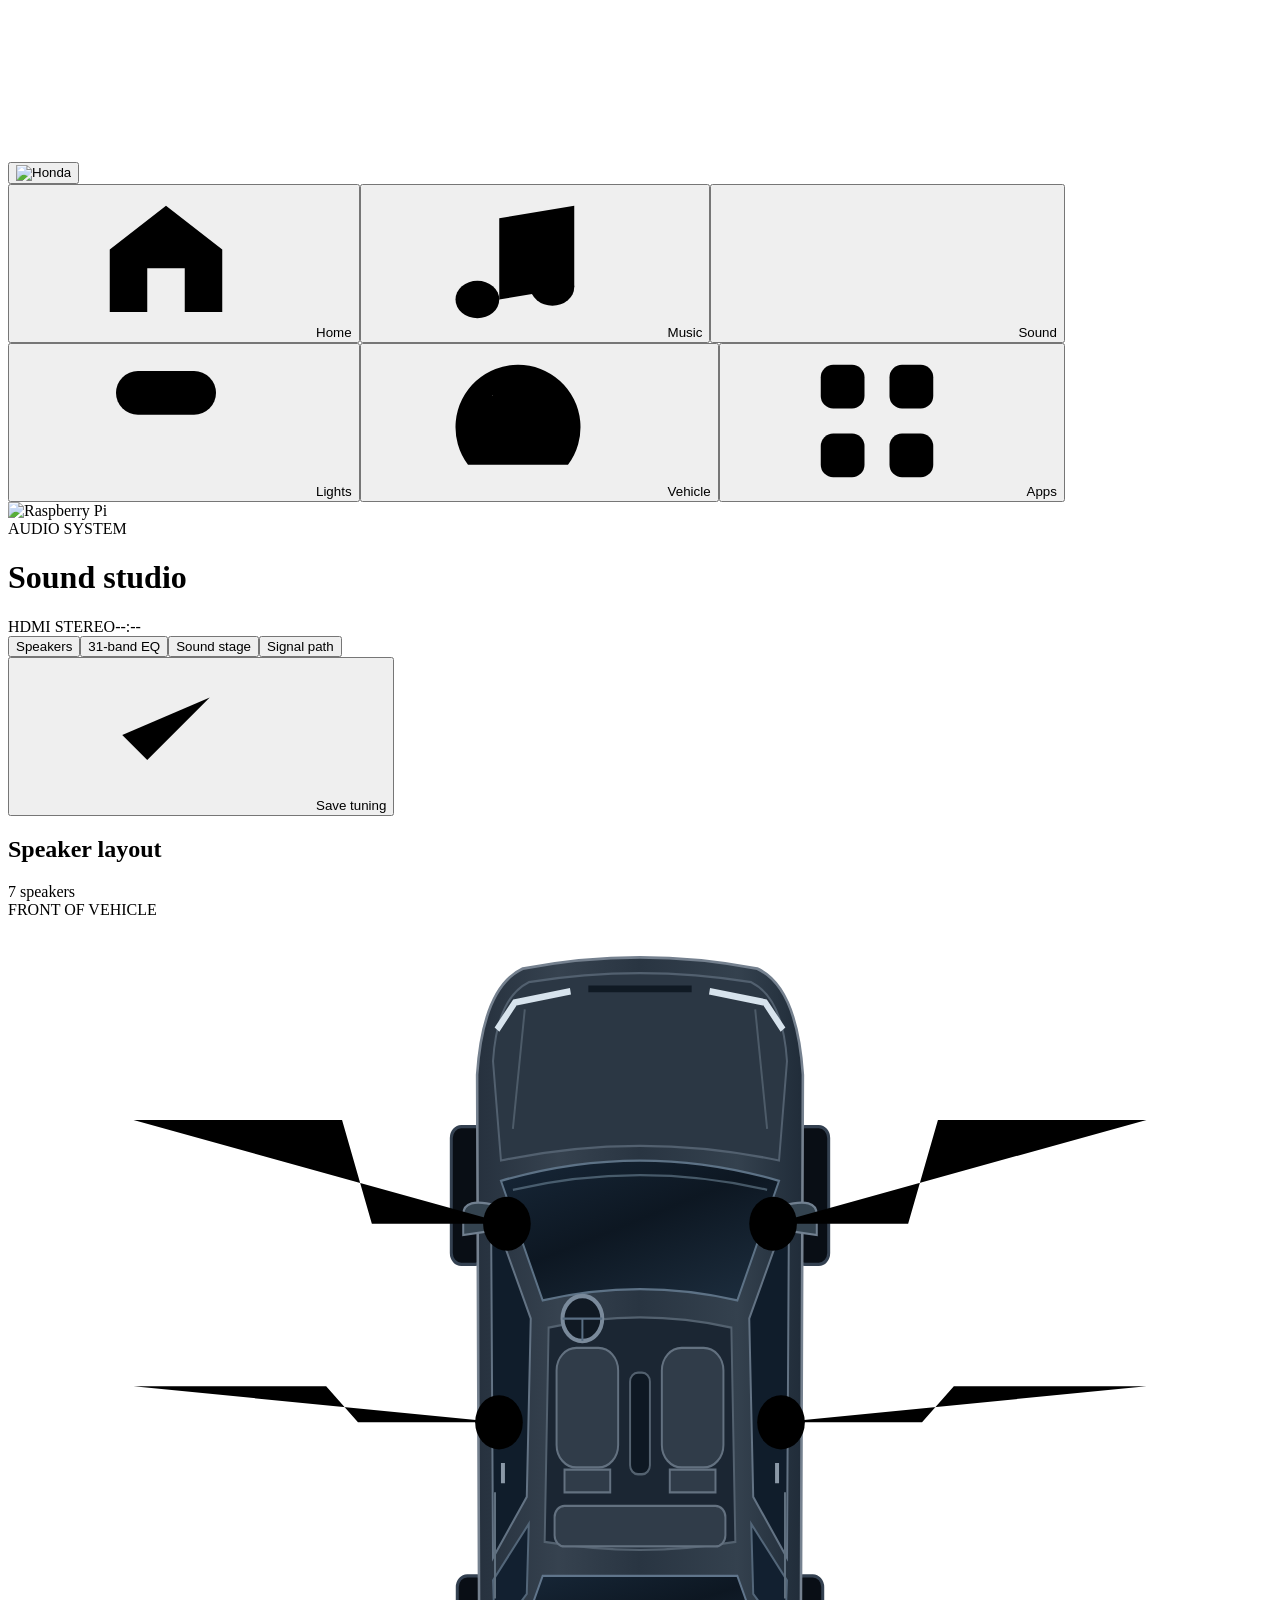
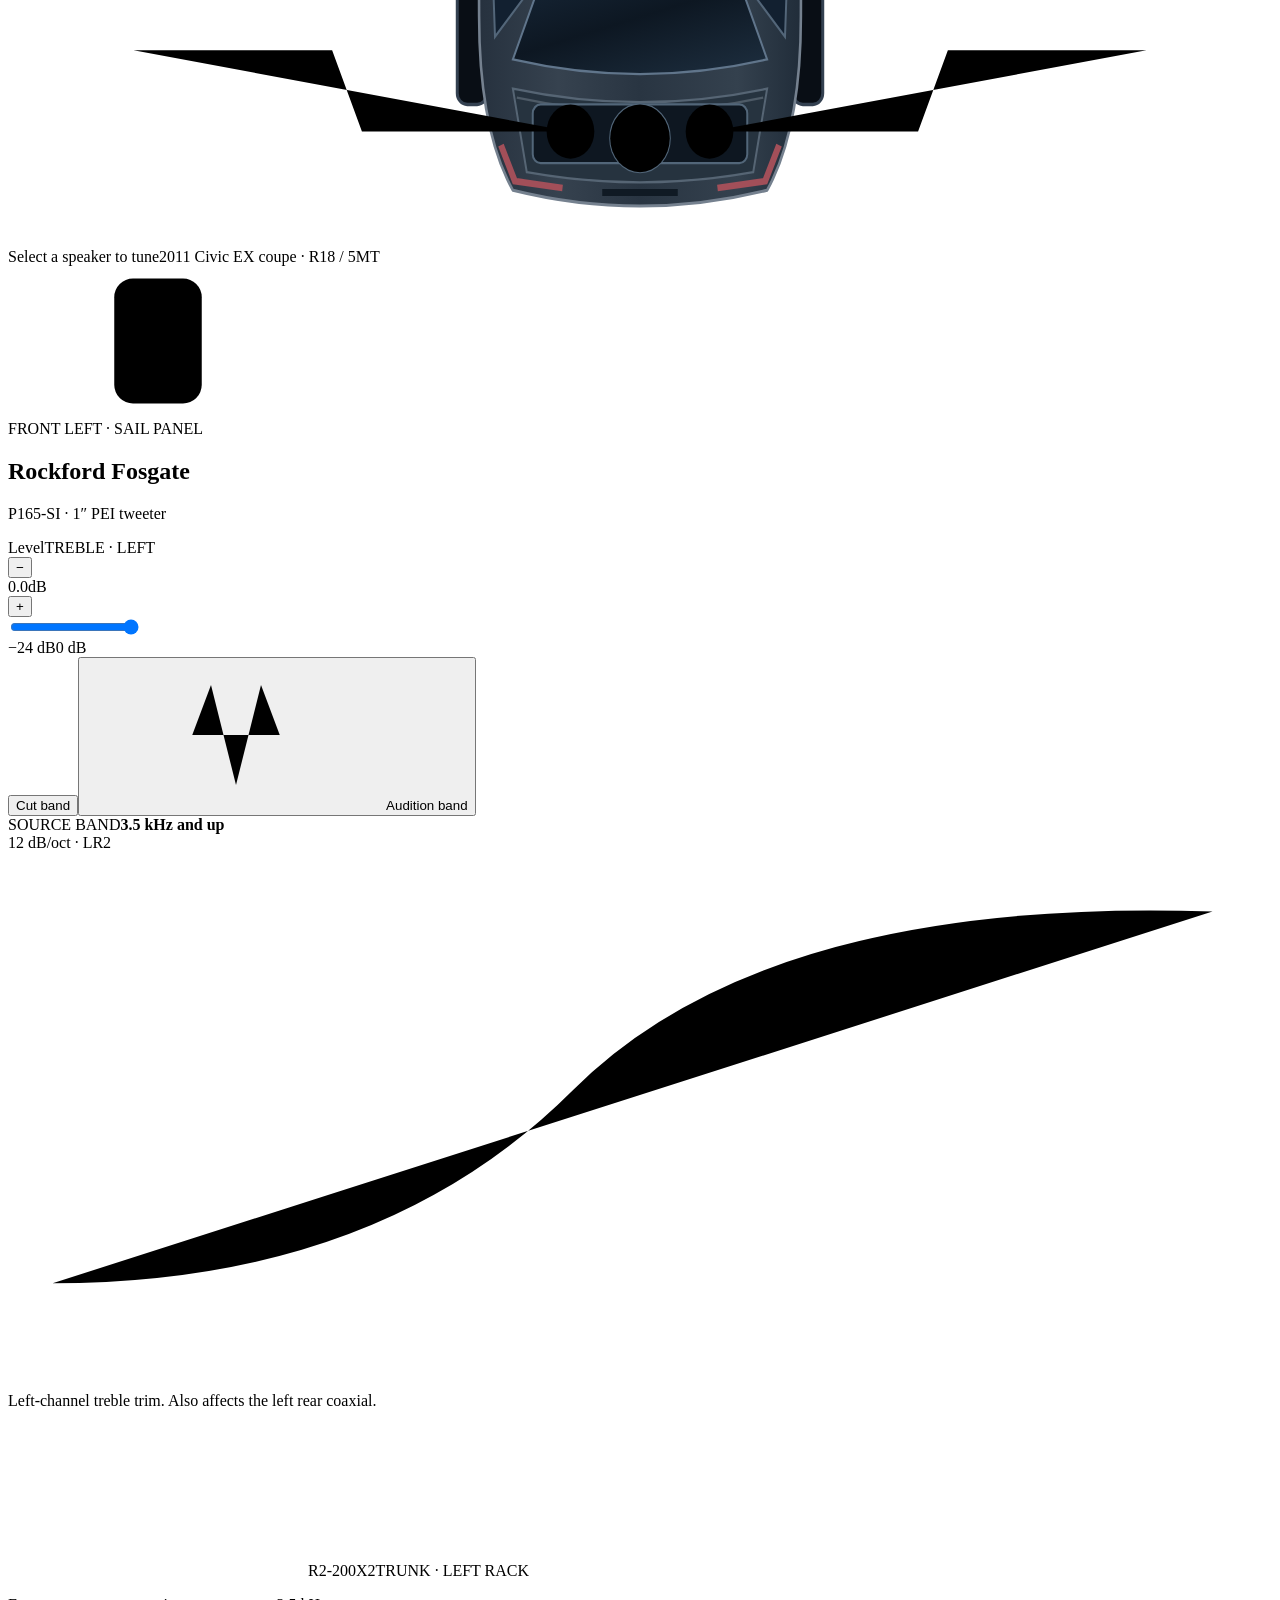
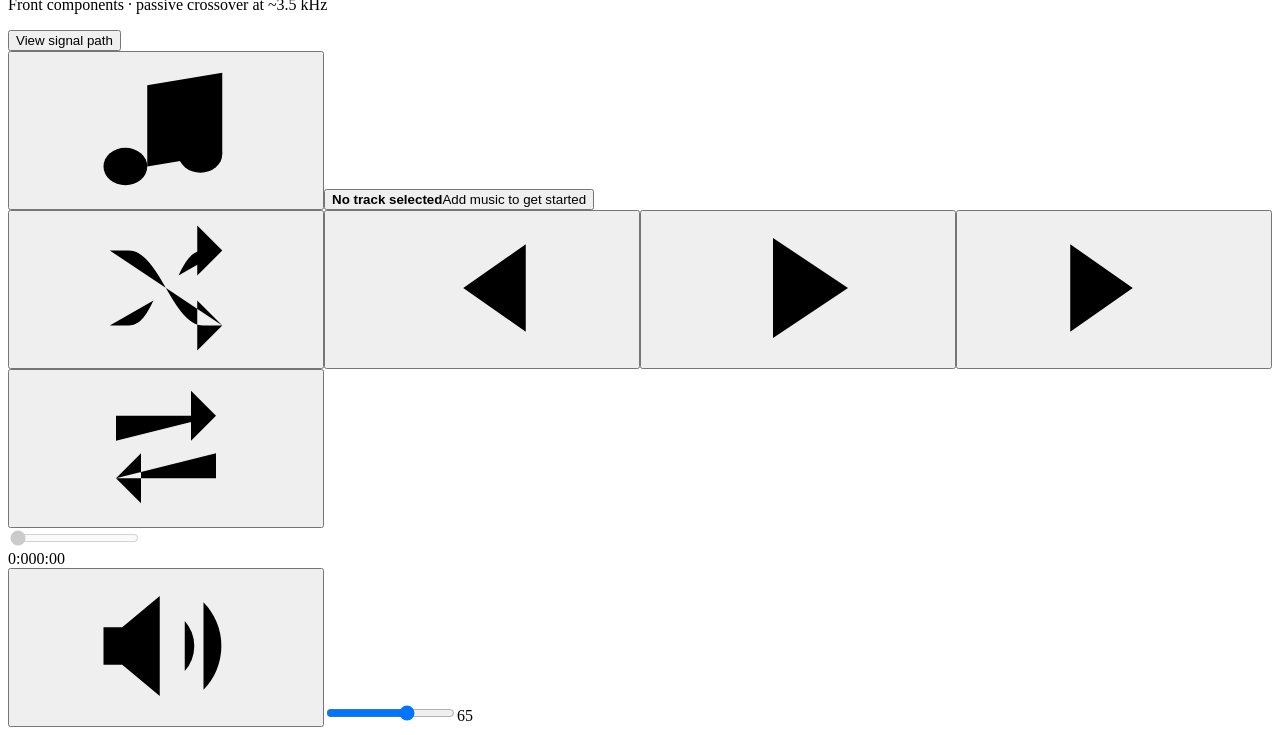
==== templates/index.html @ f92fd3e8 "Add dashboard HTML template" ====
<!doctype html>
<html lang="en"><head><meta charset="utf-8"><meta name="viewport" content="width=device-width, initial-scale=1"><meta name="theme-color" content="#090D14"><title>Civic · Sound studio</title><link rel="stylesheet" href="/static/css/style.css"></head>
<body>
<svg class="icon-library" xmlns="http://www.w3.org/2000/svg" aria-hidden="true"><defs>
<symbol id="home-icon" viewBox="0 0 24 24"><path d="m3 10 9-7 9 7v10h-6v-7H9v7H3Z"/></symbol>
<symbol id="music-icon" viewBox="0 0 24 24"><path d="M9 18V5l12-2v13M9 8l12-2"/><ellipse cx="5.5" cy="18" rx="3.5" ry="3"/><ellipse cx="17.5" cy="16" rx="3.5" ry="3"/></symbol>
<symbol id="sound-icon" viewBox="0 0 24 24"><path d="M5 3v6m0 5v7M12 3v11m0 5v2M19 3v2m0 5v11M2 9h6m1 5h6m1-9h6"/></symbol>
<symbol id="lights-icon" viewBox="0 0 24 24"><rect x="4" y="4" width="16" height="7" rx="3.5"/><path d="M8 7.5h8M7 15l-2 4m7-4v6m5-6 2 4"/></symbol>
<symbol id="vehicle-icon" viewBox="0 0 24 24"><path d="M4 19a10 10 0 1 1 16 0ZM12 13l5-6M4 12h2m12 0h2M7 6l1 2m4-5v3"/><circle cx="12" cy="13" r="1.5"/></symbol>
<symbol id="apps-icon" viewBox="0 0 24 24"><rect x="3" y="3" width="7" height="7" rx="2"/><rect x="14" y="3" width="7" height="7" rx="2"/><rect x="3" y="14" width="7" height="7" rx="2"/><rect x="14" y="14" width="7" height="7" rx="2"/></symbol>
<symbol id="speaker-icon" viewBox="0 0 24 24"><rect x="5" y="2" width="14" height="20" rx="3"/><circle cx="12" cy="15" r="4"/><circle cx="12" cy="6" r="1"/></symbol>
<symbol id="volume-icon" viewBox="0 0 24 24"><path d="m11 4-6 5H2v6h3l6 5ZM15 8a6 6 0 0 1 0 8m3-11a10 10 0 0 1 0 14"/></symbol>
<symbol id="play-icon" viewBox="0 0 24 24"><path d="m8 4 12 8-12 8Z"/></symbol>
<symbol id="pause-icon" viewBox="0 0 24 24"><path d="M8 5v14M16 5v14"/></symbol>
<symbol id="next-icon" viewBox="0 0 24 24"><path d="m5 5 10 7-10 7ZM19 5v14"/></symbol>
<symbol id="previous-icon" viewBox="0 0 24 24"><path d="m19 5-10 7 10 7ZM5 5v14"/></symbol>
<symbol id="folder-icon" viewBox="0 0 24 24"><path d="M3 7V4h7l3 3h8v13H3ZM3 9h18"/></symbol>
<symbol id="check-icon" viewBox="0 0 24 24"><path d="m5 12 4 4L19 6"/></symbol>
<symbol id="wave-icon" viewBox="0 0 24 24"><path d="M2 12h3l3-8 4 16 4-16 3 8h3"/></symbol>
<symbol id="shuffle-icon" viewBox="0 0 24 24"><path d="M3 6h3c5 0 7 12 12 12h3m-4-4 4 4-4 4M3 18h3c2 0 3-2 4-4m4-4c1-2 2-4 4-4h3m-4-4 4 4-4 4"/></symbol>
<symbol id="repeat-icon" viewBox="0 0 24 24"><path d="M4 11V7h16m-4-4 4 4-4 4M20 13v4H4m4-4-4 4 4 4"/></symbol>
<symbol id="phone-icon" viewBox="0 0 24 24"><rect x="6" y="2" width="12" height="20" rx="3"/><path d="M10 5h4M11 19h2"/></symbol>
</defs></svg>
<div class="app-shell">
<aside class="rail"><button class="brand-button" data-page="home" aria-label="Honda home"><img src="/static/img/honda-emblem.svg" alt="Honda"></button><nav aria-label="Main navigation">
<button class="nav-btn" data-page="home"><svg><use href="#home-icon"/></svg><span>Home</span></button><button class="nav-btn" data-page="music"><svg><use href="#music-icon"/></svg><span>Music</span></button><button class="nav-btn active" data-page="sound" aria-current="page"><svg><use href="#sound-icon"/></svg><span>Sound</span></button><button class="nav-btn" data-page="lights"><svg><use href="#lights-icon"/></svg><span>Lights</span></button><button class="nav-btn" data-page="vehicle"><svg><use href="#vehicle-icon"/></svg><span>Vehicle</span></button><button class="nav-btn" data-page="apps"><svg><use href="#apps-icon"/></svg><span>Apps</span></button></nav><div class="rail-foot"><img src="/static/img/raspberry-pi.png" alt="Raspberry Pi" title="Runs on Raspberry Pi 4"></div></aside>
<main><header class="topbar"><div><span class="eyebrow">AUDIO SYSTEM</span><h1 id="page-title">Sound studio</h1></div><div class="header-right"><span class="connection">HDMI <span>STEREO</span></span><i class="header-divider"></i><time id="clock">--:--</time></div></header>
<section id="sound" class="page active"><div class="studio-toolbar"><div class="tabs" role="tablist" aria-label="Sound controls"><button class="tab active" data-tab="speakers" role="tab" id="tab-speakers" aria-selected="true" aria-controls="speakers">Speakers</button><button class="tab" data-tab="eq" role="tab" id="tab-eq" aria-selected="false" aria-controls="eq">31-band EQ</button><button class="tab" data-tab="stage" role="tab" id="tab-stage" aria-selected="false" aria-controls="stage">Sound stage</button><button class="tab" data-tab="routing" role="tab" id="tab-routing" aria-selected="false" aria-controls="routing">Signal path</button></div><button id="save-profile" class="profile-btn"><svg><use href="#check-icon"/></svg><span id="profile-status">Save tuning</span></button></div>
<div class="tab-content active speaker-layout" id="speakers" role="tabpanel" aria-labelledby="tab-speakers">
<article class="panel car-panel"><div class="panel-heading"><h2>Speaker layout</h2><span class="count-badge">7 speakers</span></div><div class="vehicle-map"><span class="front-label">FRONT OF VEHICLE</span>
<svg class="car-drawing" viewBox="0 0 560 410" preserveAspectRatio="xMidYMid meet" aria-hidden="true">
<defs><linearGradient id="coupe-body" x1="0" x2="1"><stop stop-color="#26313e"/><stop offset=".25" stop-color="#36424f"/><stop offset=".5" stop-color="#293542"/><stop offset=".8" stop-color="#34414e"/><stop offset="1" stop-color="#202c39"/></linearGradient><linearGradient id="coupe-glass" x1="0" y1="0" x2=".8" y2="1"><stop stop-color="#172738"/><stop offset=".5" stop-color="#0d1722"/><stop offset="1" stop-color="#1b2b3b"/></linearGradient><filter id="node-glow" x="-200%" y="-200%" width="500%" height="500%"><feGaussianBlur stdDeviation="3"/></filter></defs>
<g transform="translate(280 0) scale(.88 1) translate(-280 0)">
<g fill="#090e15" stroke="#344151" stroke-width="1.5"><rect x="185" y="92" width="17" height="61" rx="5"/><rect x="358" y="92" width="17" height="61" rx="5"/><rect x="188" y="291" width="15" height="57" rx="5"/><rect x="357" y="291" width="15" height="57" rx="5"/></g>
<path d="M221 22Q280 12 339 22Q359 30 362 69L361 309Q361 359 344 386Q280 400 216 386Q199 359 199 309L198 69Q201 30 221 22Z" fill="url(#coupe-body)" stroke="#75818f" stroke-width="1.3"/>
<path d="M224 28Q280 20 336 28Q352 35 354 63L350 107Q280 94 210 107L206 63Q208 35 224 28Z" fill="#2b3744" stroke="#52606f"/><path d="M222 40 216 93M338 40l6 53" fill="none" stroke="#71808e" stroke-opacity=".5"/>
<path d="M210 116Q280 98 350 116L329 169Q280 159 231 169Z" fill="url(#coupe-glass)" stroke="#5d7286"/><path d="M216 120Q280 107 344 120" fill="none" stroke="#9ab6ca" stroke-opacity=".4"/>
<path d="m205 128 20 49-2 79-17 27Zm150 0-20 49 2 79 17 27Z" fill="#101d2b" stroke="#637384"/><path d="m206 293 18-25-1 31-16 19Zm148 0-18-25 1 31 16 19Z" fill="#122030" stroke="#536679"/>
<path d="M234 181Q280 172 326 181L328 276Q280 283 232 276Z" fill="#1b2633" stroke="#53616f"/>
<g fill="#303c49" stroke="#637180" stroke-width="1"><rect x="238" y="190" width="31" height="53" rx="10"/><rect x="291" y="190" width="31" height="53" rx="10"/><path d="M242 244h23v10h-23Zm53 0h23v10h-23Z"/><rect x="237" y="260" width="86" height="18" rx="5"/></g>
<rect x="275" y="201" width="10" height="45" rx="4" fill="#0e1823" stroke="#53616f"/><circle cx="251" cy="177" r="10" fill="#101923" stroke="#7a8a9b" stroke-width="2"/><path d="M241 177h20m-10 0v10" stroke="#596e83" fill="none"/>
<path d="m231 291 98 0 15 37q-64 13-128 0Z" fill="url(#coupe-glass)" stroke="#60758b"/><path d="M216 341Q280 353 344 341L337 378Q280 387 223 378Z" fill="#26333f" stroke="#566574"/><path d="M218 345Q280 357 342 345" fill="none" stroke="#8a96a2" stroke-opacity=".4"/>
<g fill="#0e1721" stroke="#526679"><rect x="226" y="348" width="108" height="26" rx="4"/><circle cx="245" cy="360" r="9"/><circle cx="315" cy="360" r="9"/><circle cx="280" cy="363" r="15"/><circle cx="280" cy="363" r="8"/></g>
<path d="M208 127q-17-4-17 4v9l16-2m145-11q17-4 17 4v9l-16-2" fill="#34434f" stroke="#718090"/><path d="M207 254v47m146-47v47" fill="none" stroke="#60707f"/><path d="M211 241v9m138-9v9" stroke="#8b99a7" stroke-width="2"/>
<path d="m208 49 9-12 28-5m107 17-9-12-28-5" fill="none" stroke="#d7e3ed" stroke-width="3"/><path d="m210 366 7 16 24 3m109-19-7 16-24 3" fill="none" stroke="#a24f59" stroke-width="3"/><path d="M254 31h52M261 387h38" stroke="#101a24" stroke-width="3"/>
<g class="map-wires"><path d="M213 135H145L130 89H25M347 135H415L430 89H535M209 223H138L122 207H25M351 223H422L438 207H535M245 360H140L125 324H25M315 360H420L435 324H535"/></g>
<g class="car-speaker-node selected" data-node="tl" transform="translate(213 135)"><circle class="node-halo" r="12"/><circle r="5"/></g><g class="car-speaker-node" data-node="tr" transform="translate(347 135)"><circle class="node-halo" r="12"/><circle r="5"/></g><g class="car-speaker-node" data-node="wl" transform="translate(209 223)"><circle class="node-halo" r="12"/><circle r="5"/></g><g class="car-speaker-node" data-node="wr" transform="translate(351 223)"><circle class="node-halo" r="12"/><circle r="5"/></g><g class="car-speaker-node" data-node="rl" transform="translate(245 360)"><circle class="node-halo" r="12"/><circle r="5"/></g><g class="car-speaker-node" data-node="rr" transform="translate(315 360)"><circle class="node-halo" r="12"/><circle r="5"/></g><g class="car-speaker-node" data-node="sub" transform="translate(280 363)"><circle class="node-halo" r="15"/><circle r="5"/></g>
</g></svg>

<div id="speaker-labels"></div></div><div class="map-footer"><span><i class="legend-dot"></i>Select a speaker to tune</span><span>2011 Civic EX coupe · R18 / 5MT</span></div></article>
<div class="tuning-column"><article class="panel detail-panel"><div class="selected-heading"><div class="selected-icon"><svg><use href="#speaker-icon"/></svg></div><div><span class="eyebrow" id="speaker-position">FRONT LEFT · SAIL PANEL</span><h2 id="speaker-name">Rockford Fosgate</h2><p id="speaker-model">P165-SI · 1″ PEI tweeter</p></div><span id="channel-chip" hidden>L</span></div><div class="control-heading"><span>Level</span><span class="small-tag" id="band-tag">TREBLE · LEFT</span></div><div class="gain-control"><button class="step-btn" id="gain-down" aria-label="Reduce band level">−</button><div class="gain-display"><output id="gain-value">0.0</output><span>dB</span></div><button class="step-btn" id="gain-up" aria-label="Increase band level">+</button></div><input class="range" id="speaker-gain" type="range" min="-24" max="0" step="0.5" value="0" aria-label="Selected frequency band level"><div class="range-labels"><span>−24 dB</span><span>0 dB</span></div><div class="speaker-actions"><button class="outline-btn" id="cut-band" aria-pressed="false">Cut band</button><button class="outline-btn" id="audition-band" aria-pressed="false"><svg><use href="#wave-icon"/></svg>Audition band</button></div><div class="crossover-row"><div><span class="eyebrow">SOURCE BAND</span><strong id="frequency-region">3.5 kHz and up</strong></div><span id="slope-label">12 dB/oct · LR2</span><svg class="filter-curve" viewBox="0 0 85 35" aria-hidden="true"><path d="M2 32h81M2 16h81"/><path id="curve-line" d="M3 29Q25 29 38 16T81 4"/></svg></div><p class="routing-note" id="routing-note">Left-channel treble trim. Also affects the left rear coaxial.</p></article>
<article class="panel amp-panel"><div class="amp-heading"><svg><use href="#sound-icon"/></svg><span id="amp-name">R2-200X2</span><span class="amp-label" id="amp-location">TRUNK · LEFT RACK</span></div><p id="amp-description">Front components · passive crossover at ~3.5 kHz</p><button id="routing-info" class="routing-link" aria-label="View signal routing">View signal path</button></article></div></div>
<div class="tab-content" id="eq" role="tabpanel" aria-labelledby="tab-eq" hidden><div class="section-heading"><div><span class="eyebrow">EQUALIZER</span><h2>Graphic equalizer</h2></div><div class="button-row"><select id="eq-preset" aria-label="Equalizer preset"><option value="custom">Custom</option><option value="flat">Flat</option><option value="warm">Warm</option><option value="vocal">Vocal</option><option value="night">Night drive</option></select><button class="outline-btn" id="eq-bypass" aria-pressed="false">Bypass EQ</button></div></div><div class="panel eq-summary"><div><span class="eyebrow">SELECTED BAND</span><strong id="eq-selected">1 kHz</strong></div><div class="eq-adjust"><button class="step-btn" id="eq-down" aria-label="Reduce EQ band">−</button><output id="eq-value">0.0 dB</output><button class="step-btn" id="eq-up" aria-label="Increase EQ band">+</button></div><p>Scroll sideways for all 31 bands.<br>Select a band. Fine-tune with − / +.</p></div><div class="panel eq-panel"><div class="eq-axis"><span>+12</span><span>0 dB</span><span>−12</span></div><div class="eq-scroll"><div class="eq-bands" id="eq-bands"></div></div></div><div class="eq-bottom"><span>20 Hz — 20 kHz · ±12 dB · stereo linked</span><span>−12 dB processing headroom + peak guard</span></div></div>
<div class="tab-content" id="stage" role="tabpanel" aria-labelledby="tab-stage" hidden><div class="section-heading"><div><span class="eyebrow">SOUND STAGE</span><h2>Stereo processing</h2></div><span class="count-badge">Live stereo DSP</span></div><div class="stage-grid"><article class="panel stage-card"><svg class="stage-art" viewBox="0 0 400 150" aria-hidden="true"><ellipse cx="200" cy="85" rx="145" ry="60" fill="#398bff0c"/><path d="M50 110Q200-20 350 110M90 120Q200 15 310 120M130 130Q200 55 270 130" fill="none" stroke="#398bff" stroke-width="2"/><circle cx="200" cy="119" r="9" fill="#e8edf5"/><text x="42" y="95">L</text><text x="348" y="95">R</text></svg><div class="control-heading"><h3>Stereo separation</h3><output id="width-value">100%</output></div><input class="range" id="stereo-width" type="range" min="0" max="150" step="5" value="100" aria-label="Stereo separation"><div class="range-labels"><span>Mono</span><span>Natural</span><span>Wide</span></div><p>Adjust width using mid / side processing.</p><button class="outline-btn" id="width-reset">Reset to natural</button></article><article class="panel stage-card"><span class="eyebrow">LISTENING POSITION</span><h2>Balance</h2><div class="balance-art"><span>L</span><div><i id="balance-marker"></i></div><span>R</span></div><div class="control-heading"><h3>Left / right balance</h3><output id="balance-value">Center</output></div><input class="range" id="balance" type="range" min="-100" max="100" step="5" value="0" aria-label="Stereo balance"><div class="range-labels"><span>Left</span><span>Center</span><span>Right</span></div><p>Attenuates the opposite channel without adding gain.</p><button class="outline-btn" id="balance-reset">Center balance</button></article></div></div>
<div class="tab-content" id="routing" role="tabpanel" aria-labelledby="tab-routing" hidden><div class="section-heading"><div><span class="eyebrow">SYSTEM</span><h2>Audio routing</h2></div><span class="count-badge">2 channels · 7 drivers</span></div><div class="panel signal-chain"><span>Local music</span><b>›</b><span>31-band EQ</span><b>›</b><span>Width + L/R bands</span><b>›</b><span>Pi HDMI</span><b>›</b><span>DMX8710s</span></div><div class="hardware-grid"><article class="panel"><span class="eyebrow">FRONT COMPONENTS</span><h3>Rockford P165-SI</h3><p>2 × 1″ PEI tweeters<br>2 × 6.5″ door woofers</p><strong>R2-200X2 · left amp rack</strong><p>Integrated passive crossover<br>~3.5 kHz · ~12 dB/oct</p></article><article class="panel"><span class="eyebrow">LOW END</span><h3>Rockford R2D4</h3><p>10″ dual voice coil sub<br>Sealed trunk enclosure</p><strong>R2-250X1 · right amp rack</strong><p>Low-pass cutoff: 70 Hz<br>12 dB/oct · both channels</p></article><article class="panel"><span class="eyebrow">REAR FILL</span><h3>Kicker CS</h3><p>2 × 6.5″ coaxial speakers<br>Shared sub enclosure face</p><strong>Kenwood DMX8710s power</strong><p>Shares the front L/R source.<br>Separate level at the head unit.</p></article></div><p class="system-note">Trims shape shared HDMI frequency bands, not isolated speaker outputs. Kicker coaxials share the front L/R settings. Source bands use 12 dB/oct Linkwitz–Riley filters at 70 Hz and 3.5 kHz; hardware alignment is unverified. Phone audio will need system-level DSP; this sample processes local browser playback.</p></div></section>
<section class="page" id="home" hidden><div class="section-heading"><div><span class="eyebrow">VEHICLE SYSTEMS</span><h2>Dashboard</h2></div><span class="count-badge">Raspberry Pi 4</span></div><div class="home-grid"><button class="home-tile" data-page="music"><svg><use href="#music-icon"/></svg><h2>Your music</h2><p>USB and onboard storage</p></button><button class="home-tile" data-page="sound"><svg><use href="#sound-icon"/></svg><h2>Sound studio</h2><p>Speaker levels and DSP</p></button><button class="home-tile" data-page="lights"><svg><use href="#lights-icon"/></svg><h2>Cabin lighting</h2><p>ATOTO CI-FLT01</p></button><button class="home-tile" data-page="phone"><svg><use href="#phone-icon"/></svg><h2>iPhone + Spotify</h2><p>Phone audio sources</p></button></div></section>
<section class="page" id="music" hidden><div class="section-heading"><div><span class="eyebrow">LOCAL PLAYBACK</span><h2>Music library</h2></div><div class="button-row"><button class="outline-btn" data-page="phone"><svg><use href="#phone-icon"/></svg>iPhone</button><button class="outline-btn" id="scan-usb"><svg><use href="#folder-icon"/></svg>Scan USB</button><button class="primary-btn choose-files">Add music</button></div></div><div class="media-layout"><article class="panel now-playing"><div class="album-art"><div class="album-orbit"></div><span class="album-placeholder"><svg><use href="#music-icon"/></svg><b>No album artwork</b></span></div><h2 id="media-title">No track selected</h2><p id="media-subtitle">Choose music from USB or this device.</p><div class="onboard-controls"><button id="save-onboard" class="outline-btn" disabled>Save to Pi</button><span id="storage-caption">Save your tracks for playback without a USB drive</span></div></article><article class="panel library-panel"><div class="control-heading"><h3>Your library</h3><span id="track-count">0 tracks</span></div><input type="search" id="library-search" placeholder="Search your music" aria-label="Search music"><p id="usb-status" class="usb-status">Onboard and USB music load when you open Music.</p><div id="track-list"></div></article></div></section>
<section class="page" id="phone" hidden><div class="section-heading"><div><span class="eyebrow">PHONE SOURCES</span><h2>iPhone 15 + Spotify</h2></div><span class="count-badge">Connection setup pending</span></div><div class="phone-grid"><article class="panel phone-card"><div class="phone-symbol"><svg><use href="#phone-icon"/></svg></div><span class="eyebrow">PREFERRED INPUT</span><h2>Bluetooth audio</h2><p>Play Spotify on your iPhone.<br>The Pi receives the audio and sends it to HDMI.</p><div class="source-state">Pi receiver not configured</div><button class="outline-btn" data-help="bluetooth">View connection plan</button></article><div class="phone-alternatives"><article class="panel"><span class="source-label">WI-FI</span><h3>Spotify Connect</h3><p>Control a compatible receiver from Spotify on your iPhone. Needs network access and Pi receiver software.</p><button class="text-btn" data-help="spotify">View setup requirements</button></article><article class="panel"><span class="source-label">USB-C</span><h3>Wired audio</h3><p>A charging cable alone is not a verified Pi audio input. Requires a compatible audio interface or capture path.</p><button class="text-btn" data-help="usb">View wired options</button></article></div></div><p class="system-note">Planned routing: iPhone → Pi receiver → system DSP → HDMI → Kenwood. Phone audio is not connected in this HTML sample.</p></section>
<section class="page" id="lights" hidden><div class="section-heading"><div><span class="eyebrow">LIGHTING</span><h2>Lighting control</h2></div><span class="count-badge">Hardware not connected</span></div><article class="panel integration-panel"><svg><use href="#lights-icon"/></svg><h2>ATOTO CI-FLT01</h2><p>Color control and music-reactive lighting live here.<br>The Bluetooth adapter protocol needs integration.</p><div class="swatches"><i style="--swatch:#398bff"></i><i style="--swatch:#25c477"></i><i style="--swatch:#c075ff"></i><i style="--swatch:#ffaf62"></i></div><span class="muted">Interface preview · no lighting commands sent</span></article></section>
<section class="page" id="vehicle" hidden><div class="section-heading"><div><span class="eyebrow">OBD2</span><h2>Vehicle diagnostics</h2></div><span class="count-badge">ELM327 not connected</span></div><div class="diagnostic-grid"><article class="panel"><span>Coolant temperature</span><strong>— <small>°F</small></strong></article><article class="panel"><span>Engine speed</span><strong>— <small>rpm</small></strong></article><article class="panel"><span>ECU voltage</span><strong>— <small>V</small></strong></article></div><p class="system-note">Live readings will appear after the Bluetooth ELM327 backend is connected.</p></section>
<section class="page" id="apps" hidden><div class="section-heading"><div><span class="eyebrow">TOOLS</span><h2>Applications</h2></div></div><div class="home-grid"><button class="home-tile" data-page="visualizer"><svg><use href="#wave-icon"/></svg><h2>Visualizer</h2><p>Live audio analysis</p></button><button class="home-tile" data-page="phone"><svg><use href="#phone-icon"/></svg><h2>iPhone + Spotify</h2><p>Source connection plans.</p></button><button class="home-tile" id="fullscreen-btn"><svg><use href="#apps-icon"/></svg><h2>Full screen</h2><p>1280 × 720 kiosk display</p></button></div></section>
<section class="page" id="visualizer" hidden><div class="section-heading"><div><span class="eyebrow">LIVE AUDIO</span><h2>Audio analysis</h2></div><div class="button-row"><button class="outline-btn active" data-viz="spectrum">Spectrum</button><button class="outline-btn" data-viz="wave">Waveform</button><button class="outline-btn" data-viz="radial">Radial</button></div></div><div class="panel visualizer-panel"><div class="viz-heading"><span id="viz-mode-label">FREQUENCY SPECTRUM</span><span id="viz-level">POST-DSP AUDIO</span></div><canvas id="visualizer-canvas" aria-label="Live audio visualizer"></canvas><div class="viz-footer"><span id="viz-track">Awaiting playback</span><span id="viz-status">Play a local track to begin</span></div></div></section>
<footer class="player-bar"><button class="mini-cover" data-page="music" aria-label="Open music"><svg><use href="#music-icon"/></svg></button><button class="track-info" data-page="music"><strong id="track-title">No track selected</strong><span id="track-subtitle">Add music to get started</span></button><div class="transport"><button class="icon-btn minor" id="shuffle" aria-label="Shuffle" aria-pressed="false"><svg><use href="#shuffle-icon"/></svg></button><button class="icon-btn" id="previous" aria-label="Previous track"><svg><use href="#previous-icon"/></svg></button><button class="play-btn" id="play" aria-label="Play"><svg><use href="#play-icon"/></svg></button><button class="icon-btn" id="next" aria-label="Next track"><svg><use href="#next-icon"/></svg></button><button class="icon-btn minor" id="repeat" aria-label="Repeat" aria-pressed="false"><svg><use href="#repeat-icon"/></svg></button></div><div class="seek-control"><input class="range" id="seek" type="range" min="0" max="100" step="0.1" value="0" aria-label="Playback position" disabled><div><span id="elapsed">0:00</span><span id="duration">0:00</span></div></div><div class="master-volume"><button class="icon-btn" id="master-mute" aria-label="Mute" aria-pressed="false"><svg><use href="#volume-icon"/></svg></button><input class="range" id="master-volume" type="range" min="0" max="100" value="65" aria-label="Master volume"><output id="volume-value">65</output></div></footer>
</main></div><input id="music-files" type="file" accept="audio/*,.flac,.mp3,.wav,.ogg,.m4a" multiple hidden><audio id="audio-player" preload="metadata"></audio><div class="toast" id="toast" role="status" aria-live="polite"></div>
<dialog id="help-dialog"><button id="close-help" class="outline-btn">Close</button><span class="eyebrow">IPHONE 15 / CONNECTION PLAN</span><h2 id="help-title"></h2><p id="help-body"></p><p class="muted">Planning information · no device connection attempted</p></dialog><script src="/static/js/dsp.js"></script><script src="/static/js/metadata.js"></script><script src="/static/js/app.js"></script></body></html>
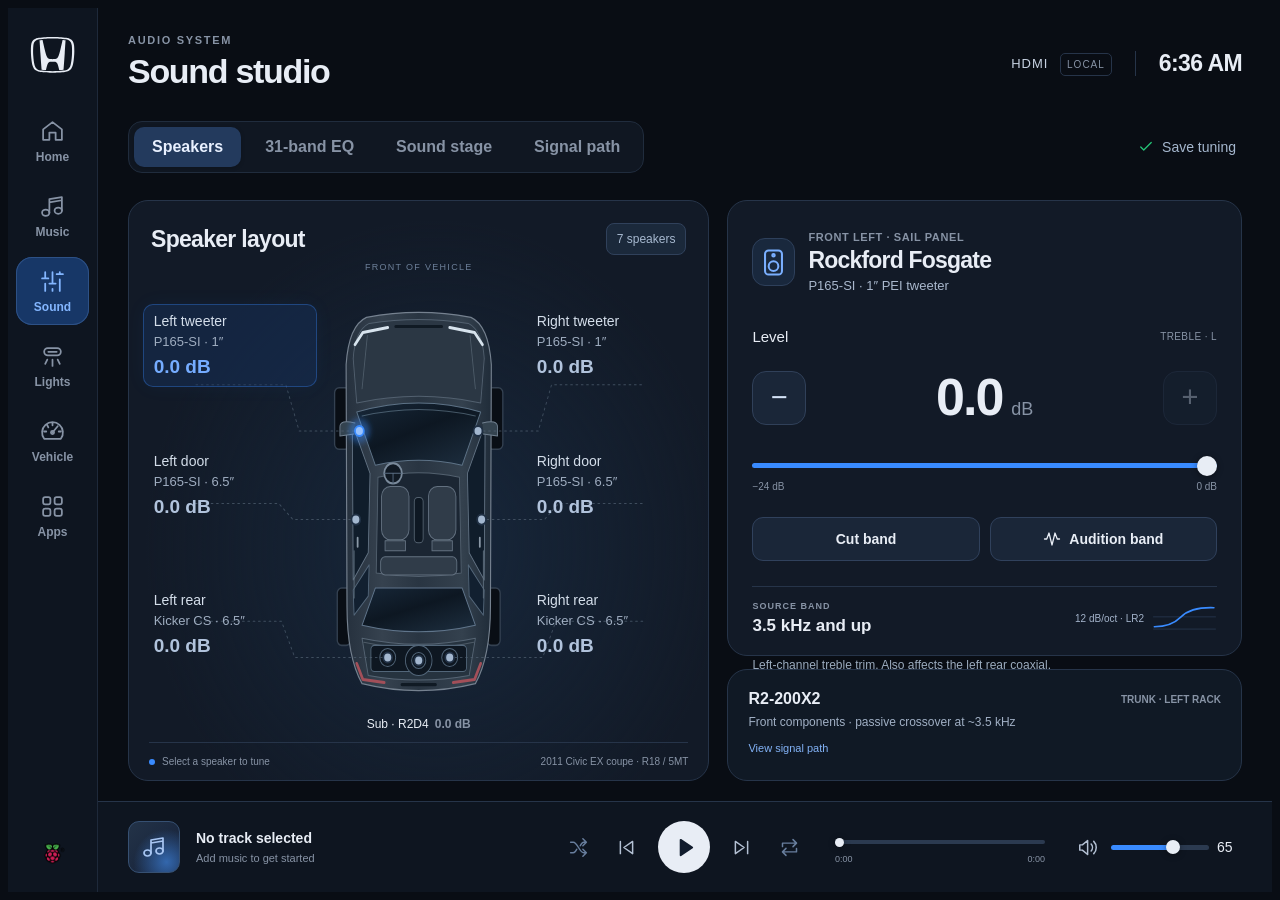
==== commit 83b2447b: "Add Bluetooth, OBD2, lighting, and library controls" ====
--- a/templates/index.html
+++ b/templates/index.html
@@ -24,7 +24,7 @@
 <div class="app-shell">
 <aside class="rail"><button class="brand-button" data-page="home" aria-label="Honda home"><img src="/static/img/honda-emblem.svg" alt="Honda"></button><nav aria-label="Main navigation">
 <button class="nav-btn" data-page="home"><svg><use href="#home-icon"/></svg><span>Home</span></button><button class="nav-btn" data-page="music"><svg><use href="#music-icon"/></svg><span>Music</span></button><button class="nav-btn active" data-page="sound" aria-current="page"><svg><use href="#sound-icon"/></svg><span>Sound</span></button><button class="nav-btn" data-page="lights"><svg><use href="#lights-icon"/></svg><span>Lights</span></button><button class="nav-btn" data-page="vehicle"><svg><use href="#vehicle-icon"/></svg><span>Vehicle</span></button><button class="nav-btn" data-page="apps"><svg><use href="#apps-icon"/></svg><span>Apps</span></button></nav><div class="rail-foot"><img src="/static/img/raspberry-pi.png" alt="Raspberry Pi" title="Runs on Raspberry Pi 4"></div></aside>
-<main><header class="topbar"><div><span class="eyebrow">AUDIO SYSTEM</span><h1 id="page-title">Sound studio</h1></div><div class="header-right"><span class="connection">HDMI <span>STEREO</span></span><i class="header-divider"></i><time id="clock">--:--</time></div></header>
+<main><header class="topbar"><div><span class="eyebrow">AUDIO SYSTEM</span><h1 id="page-title">Sound studio</h1></div><div class="header-right"><span class="connection">HDMI <span id="output-source">LOCAL</span></span><i class="header-divider"></i><time id="clock">--:--</time></div></header>
 <section id="sound" class="page active"><div class="studio-toolbar"><div class="tabs" role="tablist" aria-label="Sound controls"><button class="tab active" data-tab="speakers" role="tab" id="tab-speakers" aria-selected="true" aria-controls="speakers">Speakers</button><button class="tab" data-tab="eq" role="tab" id="tab-eq" aria-selected="false" aria-controls="eq">31-band EQ</button><button class="tab" data-tab="stage" role="tab" id="tab-stage" aria-selected="false" aria-controls="stage">Sound stage</button><button class="tab" data-tab="routing" role="tab" id="tab-routing" aria-selected="false" aria-controls="routing">Signal path</button></div><button id="save-profile" class="profile-btn"><svg><use href="#check-icon"/></svg><span id="profile-status">Save tuning</span></button></div>
 <div class="tab-content active speaker-layout" id="speakers" role="tabpanel" aria-labelledby="tab-speakers">
 <article class="panel car-panel"><div class="panel-heading"><h2>Speaker layout</h2><span class="count-badge">7 speakers</span></div><div class="vehicle-map"><span class="front-label">FRONT OF VEHICLE</span>
@@ -50,16 +50,16 @@
 <div id="speaker-labels"></div></div><div class="map-footer"><span><i class="legend-dot"></i>Select a speaker to tune</span><span>2011 Civic EX coupe · R18 / 5MT</span></div></article>
 <div class="tuning-column"><article class="panel detail-panel"><div class="selected-heading"><div class="selected-icon"><svg><use href="#speaker-icon"/></svg></div><div><span class="eyebrow" id="speaker-position">FRONT LEFT · SAIL PANEL</span><h2 id="speaker-name">Rockford Fosgate</h2><p id="speaker-model">P165-SI · 1″ PEI tweeter</p></div><span id="channel-chip" hidden>L</span></div><div class="control-heading"><span>Level</span><span class="small-tag" id="band-tag">TREBLE · LEFT</span></div><div class="gain-control"><button class="step-btn" id="gain-down" aria-label="Reduce band level">−</button><div class="gain-display"><output id="gain-value">0.0</output><span>dB</span></div><button class="step-btn" id="gain-up" aria-label="Increase band level">+</button></div><input class="range" id="speaker-gain" type="range" min="-24" max="0" step="0.5" value="0" aria-label="Selected frequency band level"><div class="range-labels"><span>−24 dB</span><span>0 dB</span></div><div class="speaker-actions"><button class="outline-btn" id="cut-band" aria-pressed="false">Cut band</button><button class="outline-btn" id="audition-band" aria-pressed="false"><svg><use href="#wave-icon"/></svg>Audition band</button></div><div class="crossover-row"><div><span class="eyebrow">SOURCE BAND</span><strong id="frequency-region">3.5 kHz and up</strong></div><span id="slope-label">12 dB/oct · LR2</span><svg class="filter-curve" viewBox="0 0 85 35" aria-hidden="true"><path d="M2 32h81M2 16h81"/><path id="curve-line" d="M3 29Q25 29 38 16T81 4"/></svg></div><p class="routing-note" id="routing-note">Left-channel treble trim. Also affects the left rear coaxial.</p></article>
 <article class="panel amp-panel"><div class="amp-heading"><svg><use href="#sound-icon"/></svg><span id="amp-name">R2-200X2</span><span class="amp-label" id="amp-location">TRUNK · LEFT RACK</span></div><p id="amp-description">Front components · passive crossover at ~3.5 kHz</p><button id="routing-info" class="routing-link" aria-label="View signal routing">View signal path</button></article></div></div>
-<div class="tab-content" id="eq" role="tabpanel" aria-labelledby="tab-eq" hidden><div class="section-heading"><div><span class="eyebrow">EQUALIZER</span><h2>Graphic equalizer</h2></div><div class="button-row"><select id="eq-preset" aria-label="Equalizer preset"><option value="custom">Custom</option><option value="flat">Flat</option><option value="warm">Warm</option><option value="vocal">Vocal</option><option value="night">Night drive</option></select><button class="outline-btn" id="eq-bypass" aria-pressed="false">Bypass EQ</button></div></div><div class="panel eq-summary"><div><span class="eyebrow">SELECTED BAND</span><strong id="eq-selected">1 kHz</strong></div><div class="eq-adjust"><button class="step-btn" id="eq-down" aria-label="Reduce EQ band">−</button><output id="eq-value">0.0 dB</output><button class="step-btn" id="eq-up" aria-label="Increase EQ band">+</button></div><p>Scroll sideways for all 31 bands.<br>Select a band. Fine-tune with − / +.</p></div><div class="panel eq-panel"><div class="eq-axis"><span>+12</span><span>0 dB</span><span>−12</span></div><div class="eq-scroll"><div class="eq-bands" id="eq-bands"></div></div></div><div class="eq-bottom"><span>20 Hz — 20 kHz · ±12 dB · stereo linked</span><span>−12 dB processing headroom + peak guard</span></div></div>
+<div class="tab-content" id="eq" role="tabpanel" aria-labelledby="tab-eq" hidden><div class="section-heading"><div><span class="eyebrow">EQUALIZER</span><h2>Graphic equalizer</h2></div><div class="button-row"><select id="eq-preset" aria-label="Equalizer preset"><option value="custom">Custom</option><option value="flat">Flat</option><option value="warm">Warm</option><option value="vocal">Vocal</option><option value="night">Night drive</option></select><button class="outline-btn" id="eq-bypass" aria-pressed="false">Bypass EQ</button></div></div><div class="panel eq-summary"><div><span class="eyebrow">SELECTED BAND</span><strong id="eq-selected">1 kHz</strong></div><div class="eq-adjust"><button class="step-btn" id="eq-down" aria-label="Reduce EQ band">−</button><output id="eq-value">0.0 dB</output><button class="step-btn" id="eq-up" aria-label="Increase EQ band">+</button></div><p>Scroll sideways for all 31 bands.<br>Select a band. Fine-tune with − / +.</p></div><div class="panel eq-panel"><div class="eq-axis"><span>+12</span><span>0 dB</span><span>−12</span></div><div class="eq-scroll"><div class="eq-bands" id="eq-bands"></div></div></div><div class="eq-bottom"><span>20 Hz — 20 kHz · ±12 dB · stereo linked</span><span id="eq-headroom">Auto headroom · peak guard</span></div></div>
 <div class="tab-content" id="stage" role="tabpanel" aria-labelledby="tab-stage" hidden><div class="section-heading"><div><span class="eyebrow">SOUND STAGE</span><h2>Stereo processing</h2></div><span class="count-badge">Live stereo DSP</span></div><div class="stage-grid"><article class="panel stage-card"><svg class="stage-art" viewBox="0 0 400 150" aria-hidden="true"><ellipse cx="200" cy="85" rx="145" ry="60" fill="#398bff0c"/><path d="M50 110Q200-20 350 110M90 120Q200 15 310 120M130 130Q200 55 270 130" fill="none" stroke="#398bff" stroke-width="2"/><circle cx="200" cy="119" r="9" fill="#e8edf5"/><text x="42" y="95">L</text><text x="348" y="95">R</text></svg><div class="control-heading"><h3>Stereo separation</h3><output id="width-value">100%</output></div><input class="range" id="stereo-width" type="range" min="0" max="150" step="5" value="100" aria-label="Stereo separation"><div class="range-labels"><span>Mono</span><span>Natural</span><span>Wide</span></div><p>Adjust width using mid / side processing.</p><button class="outline-btn" id="width-reset">Reset to natural</button></article><article class="panel stage-card"><span class="eyebrow">LISTENING POSITION</span><h2>Balance</h2><div class="balance-art"><span>L</span><div><i id="balance-marker"></i></div><span>R</span></div><div class="control-heading"><h3>Left / right balance</h3><output id="balance-value">Center</output></div><input class="range" id="balance" type="range" min="-100" max="100" step="5" value="0" aria-label="Stereo balance"><div class="range-labels"><span>Left</span><span>Center</span><span>Right</span></div><p>Attenuates the opposite channel without adding gain.</p><button class="outline-btn" id="balance-reset">Center balance</button></article></div></div>
-<div class="tab-content" id="routing" role="tabpanel" aria-labelledby="tab-routing" hidden><div class="section-heading"><div><span class="eyebrow">SYSTEM</span><h2>Audio routing</h2></div><span class="count-badge">2 channels · 7 drivers</span></div><div class="panel signal-chain"><span>Local music</span><b>›</b><span>31-band EQ</span><b>›</b><span>Width + L/R bands</span><b>›</b><span>Pi HDMI</span><b>›</b><span>DMX8710s</span></div><div class="hardware-grid"><article class="panel"><span class="eyebrow">FRONT COMPONENTS</span><h3>Rockford P165-SI</h3><p>2 × 1″ PEI tweeters<br>2 × 6.5″ door woofers</p><strong>R2-200X2 · left amp rack</strong><p>Integrated passive crossover<br>~3.5 kHz · ~12 dB/oct</p></article><article class="panel"><span class="eyebrow">LOW END</span><h3>Rockford R2D4</h3><p>10″ dual voice coil sub<br>Sealed trunk enclosure</p><strong>R2-250X1 · right amp rack</strong><p>Low-pass cutoff: 70 Hz<br>12 dB/oct · both channels</p></article><article class="panel"><span class="eyebrow">REAR FILL</span><h3>Kicker CS</h3><p>2 × 6.5″ coaxial speakers<br>Shared sub enclosure face</p><strong>Kenwood DMX8710s power</strong><p>Shares the front L/R source.<br>Separate level at the head unit.</p></article></div><p class="system-note">Trims shape shared HDMI frequency bands, not isolated speaker outputs. Kicker coaxials share the front L/R settings. Source bands use 12 dB/oct Linkwitz–Riley filters at 70 Hz and 3.5 kHz; hardware alignment is unverified. Phone audio will need system-level DSP; this sample processes local browser playback.</p></div></section>
+<div class="tab-content" id="routing" role="tabpanel" aria-labelledby="tab-routing" hidden><div class="section-heading"><div><span class="eyebrow">SYSTEM</span><h2>Audio routing</h2></div><span class="count-badge">2 channels · 7 drivers</span></div><div class="panel signal-chain"><span>Local / Bluetooth</span><b>›</b><span>31-band EQ</span><b>›</b><span>Width + L/R bands</span><b>›</b><span>Pi HDMI</span><b>›</b><span>DMX8710s</span></div><div class="hardware-grid"><article class="panel"><span class="eyebrow">FRONT COMPONENTS</span><h3>Rockford P165-SI</h3><p>2 × 1″ PEI tweeters<br>2 × 6.5″ door woofers</p><strong>R2-200X2 · left amp rack</strong><p>Integrated passive crossover<br>~3.5 kHz · ~12 dB/oct</p></article><article class="panel"><span class="eyebrow">LOW END</span><h3>Rockford R2D4</h3><p>10″ dual voice coil sub<br>Sealed trunk enclosure</p><strong>R2-250X1 · right amp rack</strong><p>Low-pass cutoff: 70 Hz<br>12 dB/oct · both channels</p></article><article class="panel"><span class="eyebrow">REAR FILL</span><h3>Kicker CS</h3><p>2 × 6.5″ coaxial speakers<br>Shared sub enclosure face</p><strong>Kenwood DMX8710s power</strong><p>Shares the front L/R source.<br>Separate level at the head unit.</p></article></div><p class="system-note">Trims shape shared HDMI frequency bands, not isolated speaker outputs. Kicker coaxials share the front L/R settings. Source bands use 12 dB/oct Linkwitz–Riley filters at 70 Hz and 3.5 kHz; hardware alignment is unverified. Local music and the Pi Bluetooth bridge enter the same DSP once. The visualizer measures processed output.</p></div></section>
 <section class="page" id="home" hidden><div class="section-heading"><div><span class="eyebrow">VEHICLE SYSTEMS</span><h2>Dashboard</h2></div><span class="count-badge">Raspberry Pi 4</span></div><div class="home-grid"><button class="home-tile" data-page="music"><svg><use href="#music-icon"/></svg><h2>Your music</h2><p>USB and onboard storage</p></button><button class="home-tile" data-page="sound"><svg><use href="#sound-icon"/></svg><h2>Sound studio</h2><p>Speaker levels and DSP</p></button><button class="home-tile" data-page="lights"><svg><use href="#lights-icon"/></svg><h2>Cabin lighting</h2><p>ATOTO CI-FLT01</p></button><button class="home-tile" data-page="phone"><svg><use href="#phone-icon"/></svg><h2>iPhone + Spotify</h2><p>Phone audio sources</p></button></div></section>
 <section class="page" id="music" hidden><div class="section-heading"><div><span class="eyebrow">LOCAL PLAYBACK</span><h2>Music library</h2></div><div class="button-row"><button class="outline-btn" data-page="phone"><svg><use href="#phone-icon"/></svg>iPhone</button><button class="outline-btn" id="scan-usb"><svg><use href="#folder-icon"/></svg>Scan USB</button><button class="primary-btn choose-files">Add music</button></div></div><div class="media-layout"><article class="panel now-playing"><div class="album-art"><div class="album-orbit"></div><span class="album-placeholder"><svg><use href="#music-icon"/></svg><b>No album artwork</b></span></div><h2 id="media-title">No track selected</h2><p id="media-subtitle">Choose music from USB or this device.</p><div class="onboard-controls"><button id="save-onboard" class="outline-btn" disabled>Save to Pi</button><span id="storage-caption">Save your tracks for playback without a USB drive</span></div></article><article class="panel library-panel"><div class="control-heading"><h3>Your library</h3><span id="track-count">0 tracks</span></div><input type="search" id="library-search" placeholder="Search your music" aria-label="Search music"><p id="usb-status" class="usb-status">Onboard and USB music load when you open Music.</p><div id="track-list"></div></article></div></section>
-<section class="page" id="phone" hidden><div class="section-heading"><div><span class="eyebrow">PHONE SOURCES</span><h2>iPhone 15 + Spotify</h2></div><span class="count-badge">Connection setup pending</span></div><div class="phone-grid"><article class="panel phone-card"><div class="phone-symbol"><svg><use href="#phone-icon"/></svg></div><span class="eyebrow">PREFERRED INPUT</span><h2>Bluetooth audio</h2><p>Play Spotify on your iPhone.<br>The Pi receives the audio and sends it to HDMI.</p><div class="source-state">Pi receiver not configured</div><button class="outline-btn" data-help="bluetooth">View connection plan</button></article><div class="phone-alternatives"><article class="panel"><span class="source-label">WI-FI</span><h3>Spotify Connect</h3><p>Control a compatible receiver from Spotify on your iPhone. Needs network access and Pi receiver software.</p><button class="text-btn" data-help="spotify">View setup requirements</button></article><article class="panel"><span class="source-label">USB-C</span><h3>Wired audio</h3><p>A charging cable alone is not a verified Pi audio input. Requires a compatible audio interface or capture path.</p><button class="text-btn" data-help="usb">View wired options</button></article></div></div><p class="system-note">Planned routing: iPhone → Pi receiver → system DSP → HDMI → Kenwood. Phone audio is not connected in this HTML sample.</p></section>
-<section class="page" id="lights" hidden><div class="section-heading"><div><span class="eyebrow">LIGHTING</span><h2>Lighting control</h2></div><span class="count-badge">Hardware not connected</span></div><article class="panel integration-panel"><svg><use href="#lights-icon"/></svg><h2>ATOTO CI-FLT01</h2><p>Color control and music-reactive lighting live here.<br>The Bluetooth adapter protocol needs integration.</p><div class="swatches"><i style="--swatch:#398bff"></i><i style="--swatch:#25c477"></i><i style="--swatch:#c075ff"></i><i style="--swatch:#ffaf62"></i></div><span class="muted">Interface preview · no lighting commands sent</span></article></section>
-<section class="page" id="vehicle" hidden><div class="section-heading"><div><span class="eyebrow">OBD2</span><h2>Vehicle diagnostics</h2></div><span class="count-badge">ELM327 not connected</span></div><div class="diagnostic-grid"><article class="panel"><span>Coolant temperature</span><strong>— <small>°F</small></strong></article><article class="panel"><span>Engine speed</span><strong>— <small>rpm</small></strong></article><article class="panel"><span>ECU voltage</span><strong>— <small>V</small></strong></article></div><p class="system-note">Live readings will appear after the Bluetooth ELM327 backend is connected.</p></section>
-<section class="page" id="apps" hidden><div class="section-heading"><div><span class="eyebrow">TOOLS</span><h2>Applications</h2></div></div><div class="home-grid"><button class="home-tile" data-page="visualizer"><svg><use href="#wave-icon"/></svg><h2>Visualizer</h2><p>Live audio analysis</p></button><button class="home-tile" data-page="phone"><svg><use href="#phone-icon"/></svg><h2>iPhone + Spotify</h2><p>Source connection plans.</p></button><button class="home-tile" id="fullscreen-btn"><svg><use href="#apps-icon"/></svg><h2>Full screen</h2><p>1280 × 720 kiosk display</p></button></div></section>
+<section class="page" id="phone" hidden><div class="section-heading"><div><span class="eyebrow">PHONE SOURCES</span><h2>iPhone + Spotify</h2></div><span class="count-badge" id="bluetooth-badge">Checking Bluetooth…</span></div><div class="phone-grid"><article class="panel phone-card"><div class="phone-symbol"><svg><use href="#phone-icon"/></svg></div><span class="eyebrow">BLUETOOTH INPUT</span><h2>Phone audio</h2><p>Play Spotify or other audio on your iPhone.<br>The same EQ, sound stage and visualizer apply.</p><div class="source-state" id="bluetooth-state" role="status">Checking Pi audio…</div><div class="bluetooth-actions"><button class="primary-btn" id="use-bluetooth" disabled>Use Bluetooth</button><button class="outline-btn" id="use-local">Local music</button></div></article><div class="phone-alternatives"><article class="panel"><span class="source-label">SIGNAL PATH</span><h3>One processing chain</h3><p>iPhone → Bluetooth input → 31-band EQ → source-band trims + stereo width → visualizer → HDMI.</p><p>Use Spotify on your iPhone for play, pause and track selection. Adjust the sound here.</p></article><article class="panel"><span class="source-label">WI-FI / USB</span><h3>Other connections</h3><p>Spotify Connect and wired iPhone capture still need separate setup.</p><button class="text-btn" data-help="spotify">Spotify Connect requirements</button><button class="text-btn" data-help="usb">Wired options</button></article></div></div><p class="system-note">Bluetooth processing runs on this Pi display. Keep the dashboard open. In local music mode, phone audio is held at the Bluetooth input to prevent a second unprocessed audio path.</p></section>
+<section class="page" id="lights" hidden><div class="section-heading lights-heading"><div><span class="eyebrow">ATOTO CI-FLT01</span><h2>Lighting control</h2></div><div class="button-row"><span class="count-badge" id="light-badge" role="status">Not connected</span><button class="outline-btn" id="light-reconnect">Reconnect</button></div></div><fieldset id="light-controls" disabled><div class="lights-grid"><article class="panel light-color-panel"><div class="control-heading"><h3>Cabin color</h3><div class="light-color-reading"><i id="light-preview"></i><span id="light-color-value">—</span><label class="light-custom" title="Choose custom color"><input id="light-color" type="color" value="#398bff" aria-label="Choose custom lighting color"><span>Choose</span></label></div></div><div class="light-presets"><button data-light-color="#FF0000" style="--color:#ff3434" aria-label="Red"></button><button data-light-color="#398BFF" style="--color:#398bff" aria-label="Blue"></button><button data-light-color="#25C477" style="--color:#25c477" aria-label="Green"></button><button data-light-color="#B060FF" style="--color:#b060ff" aria-label="Purple"></button><button data-light-color="#FF9830" style="--color:#ff9830" aria-label="Amber"></button><button data-light-color="#FFFFFF" style="--color:#ffffff" aria-label="White"></button></div><div class="light-modes"><button class="outline-btn active" data-light-mode="solid" aria-pressed="true">Solid</button><button class="outline-btn" data-light-mode="bass" aria-pressed="false">Bass pulse</button></div><div id="light-response" hidden><div class="light-response-row"><label for="light-sensitivity">Sensitivity</label><output id="light-sensitivity-value">0.6×</output><input class="range" id="light-sensitivity" type="range" min="0.1" max="2" step="0.1" value="0.6"></div><div class="light-response-row"><label for="light-strength">Pulse strength</label><output id="light-strength-value">90%</output><input class="range" id="light-strength" type="range" min="0" max="100" value="90"></div><div class="light-bass-meter"><i id="light-bass-fill"></i></div><p class="light-note">25–90 Hz · Processed music audio</p></div><p class="light-solid-note">Color applies to both front and rear zones.</p></article><article class="panel light-zone-panel"><div class="control-heading"><h3>Cabin zones</h3><div class="light-power"><button class="outline-btn" id="light-on" aria-pressed="false">On</button><button class="outline-btn" id="light-off" aria-pressed="false">Off</button></div></div><div class="light-zone"><div><label id="light-front-label" for="light-front">Front brightness</label><output id="light-front-value">—</output></div><input class="range" id="light-front" type="range" min="0" max="9" step="1" value="3"></div><div class="light-zone"><div><label id="light-rear-label" for="light-rear">Rear brightness</label><output id="light-rear-value">—</output></div><input class="range" id="light-rear" type="range" min="0" max="9" step="1" value="3"></div><p class="light-note">Nine brightness steps per zone. Bass pulse stays within these limits.</p></article></div></fieldset><div class="light-footer"><p id="light-message" role="status">Waiting for the light controller.</p><span id="light-detail">Power the ATOTO light controller to connect.</span></div></section>
+<section class="page" id="vehicle" hidden><div class="section-heading obd-heading"><div><span class="eyebrow">OBD2</span><h2>Vehicle diagnostics</h2></div><span class="count-badge" id="obd-badge" role="status">Not connected</span></div><div class="obd-toolbar"><div class="obd-tabs" aria-label="Diagnostics views"><button class="outline-btn active" data-obd-view="live" aria-pressed="true">Live data</button><button class="outline-btn" data-obd-view="sensors" aria-pressed="false">More sensors</button><button class="outline-btn" data-obd-view="codes" aria-pressed="false">Trouble codes</button></div><button class="outline-btn" id="obd-reconnect">Reconnect</button></div><div data-obd-panel="live" class="obd-grid"><article class="panel obd-reading obd-primary"><span>Engine speed</span><strong><b data-obd-value="rpm">—</b> <small>rpm</small></strong><p data-obd-detail>Awaiting connection</p></article><article class="panel obd-reading obd-primary"><span>Coolant temperature</span><strong><b data-obd-value="coolant">—</b> <small>°F</small></strong><p data-obd-detail>Awaiting connection</p></article><article class="panel obd-reading obd-primary"><span id=obd-voltage-label>ECU voltage</span><strong><b data-obd-value="voltage">—</b> <small>V</small></strong><p data-obd-detail>Awaiting connection</p></article><article class="panel obd-reading"><span>Vehicle speed</span><strong><b data-obd-value="speed">—</b> <small>mph</small></strong><p data-obd-detail>Awaiting connection</p></article><article class="panel obd-reading"><span>Engine load</span><strong><b data-obd-value="load">—</b> <small>%</small></strong><p data-obd-detail>Awaiting connection</p></article><article class="panel obd-reading"><span>Throttle position</span><strong><b data-obd-value="throttle">—</b> <small>%</small></strong><p data-obd-detail>Awaiting connection</p></article></div><div data-obd-panel="sensors" class="obd-grid obd-extra" hidden><article class="panel obd-reading"><span>Intake air</span><strong><b data-obd-value="intake">—</b> <small>°F</small></strong><p data-obd-detail>Awaiting connection</p></article><article class="panel obd-reading"><span>Manifold pressure</span><strong><b data-obd-value="map">—</b> <small>kPa</small></strong><p data-obd-detail>Awaiting connection</p></article><article class="panel obd-reading"><span>Short-term fuel trim</span><strong><b data-obd-value="short_trim">—</b> <small>%</small></strong><p data-obd-detail>Awaiting connection</p></article><article class="panel obd-reading"><span>Long-term fuel trim</span><strong><b data-obd-value="long_trim">—</b> <small>%</small></strong><p data-obd-detail>Awaiting connection</p></article></div><div data-obd-panel="codes" class="panel obd-codes" hidden><div class="control-heading"><h3 id="obd-codes-state">Connect to the vehicle to read trouble codes.</h3><button class="outline-btn" id="obd-scan-codes" disabled>Scan codes</button></div><div id="obd-code-list"></div><p id="obd-code-age" class="system-note"></p><p class="system-note">Read-only scan. No trouble codes or readiness monitors are cleared.</p></div><div class="obd-footer"><p id="obd-message" role="status">Waiting for the ELM327 connection.</p><div><span id="obd-protocol">ELM327 · read-only</span><span id="obd-age">No vehicle readings yet</span></div></div></section>
+<section class="page" id="apps" hidden><div class="section-heading"><div><span class="eyebrow">TOOLS</span><h2>Applications</h2></div></div><div class="home-grid"><button class="home-tile" data-page="visualizer"><svg><use href="#wave-icon"/></svg><h2>Visualizer</h2><p>Live audio analysis</p></button><button class="home-tile" data-page="phone"><svg><use href="#phone-icon"/></svg><h2>iPhone + Spotify</h2><p>Bluetooth audio and setup</p></button><button class="home-tile" id="fullscreen-btn"><svg><use href="#apps-icon"/></svg><h2>Full screen</h2><p>1280 × 720 kiosk display</p></button></div></section>
 <section class="page" id="visualizer" hidden><div class="section-heading"><div><span class="eyebrow">LIVE AUDIO</span><h2>Audio analysis</h2></div><div class="button-row"><button class="outline-btn active" data-viz="spectrum">Spectrum</button><button class="outline-btn" data-viz="wave">Waveform</button><button class="outline-btn" data-viz="radial">Radial</button></div></div><div class="panel visualizer-panel"><div class="viz-heading"><span id="viz-mode-label">FREQUENCY SPECTRUM</span><span id="viz-level">POST-DSP AUDIO</span></div><canvas id="visualizer-canvas" aria-label="Live audio visualizer"></canvas><div class="viz-footer"><span id="viz-track">Awaiting playback</span><span id="viz-status">Play a local track to begin</span></div></div></section>
 <footer class="player-bar"><button class="mini-cover" data-page="music" aria-label="Open music"><svg><use href="#music-icon"/></svg></button><button class="track-info" data-page="music"><strong id="track-title">No track selected</strong><span id="track-subtitle">Add music to get started</span></button><div class="transport"><button class="icon-btn minor" id="shuffle" aria-label="Shuffle" aria-pressed="false"><svg><use href="#shuffle-icon"/></svg></button><button class="icon-btn" id="previous" aria-label="Previous track"><svg><use href="#previous-icon"/></svg></button><button class="play-btn" id="play" aria-label="Play"><svg><use href="#play-icon"/></svg></button><button class="icon-btn" id="next" aria-label="Next track"><svg><use href="#next-icon"/></svg></button><button class="icon-btn minor" id="repeat" aria-label="Repeat" aria-pressed="false"><svg><use href="#repeat-icon"/></svg></button></div><div class="seek-control"><input class="range" id="seek" type="range" min="0" max="100" step="0.1" value="0" aria-label="Playback position" disabled><div><span id="elapsed">0:00</span><span id="duration">0:00</span></div></div><div class="master-volume"><button class="icon-btn" id="master-mute" aria-label="Mute" aria-pressed="false"><svg><use href="#volume-icon"/></svg></button><input class="range" id="master-volume" type="range" min="0" max="100" value="65" aria-label="Master volume"><output id="volume-value">65</output></div></footer>
 </main></div><input id="music-files" type="file" accept="audio/*,.flac,.mp3,.wav,.ogg,.m4a" multiple hidden><audio id="audio-player" preload="metadata"></audio><div class="toast" id="toast" role="status" aria-live="polite"></div>
-<dialog id="help-dialog"><button id="close-help" class="outline-btn">Close</button><span class="eyebrow">IPHONE 15 / CONNECTION PLAN</span><h2 id="help-title"></h2><p id="help-body"></p><p class="muted">Planning information · no device connection attempted</p></dialog><script src="/static/js/dsp.js"></script><script src="/static/js/metadata.js"></script><script src="/static/js/app.js"></script></body></html>
+<dialog id="delete-music-dialog" aria-labelledby="delete-music-title"><h2 id="delete-music-title">Delete from Pi?</h2><p id="delete-music-name"></p><p>This permanently removes the saved copy from onboard storage. Any original USB file stays untouched.</p><p id="delete-music-playing" class="muted" hidden>Playback will stop for this track.</p><p id="delete-music-error" role="alert" hidden></p><div class="delete-music-actions"><button id="cancel-delete-music" class="outline-btn" autofocus>Cancel</button><button id="confirm-delete-music" class="danger-btn">Delete file</button></div></dialog><dialog id="help-dialog"><button id="close-help" class="outline-btn">Close</button><span class="eyebrow">IPHONE 15 / CONNECTION PLAN</span><h2 id="help-title"></h2><p id="help-body"></p><p class="muted">Planning information · no device connection attempted</p></dialog><script src="/static/js/dsp.js"></script><script src="/static/js/metadata.js"></script><script src="/static/js/bluetooth.js"></script><script src="/static/js/diagnostics.js"></script><script src="/static/js/bass.js"></script><script src="/static/js/lights.js"></script><script src="/static/js/app.js"></script></body></html>
--- a/static/css/style.css
+++ b/static/css/style.css
@@ -0,0 +1,31 @@
+:root{color-scheme:dark;--bg:#090d14;--panel:#121a27;--text:#e8edf5;--blue:#398bff;--muted:#8793a5;--border:#263449;--button:#1a2638;--green:#25c477;font-family:Inter,-apple-system,BlinkMacSystemFont,"Segoe UI",sans-serif;font-size:16px}*{box-sizing:border-box}body{margin:0;background:var(--bg);color:var(--text)}button,input,select{font:inherit}button{cursor:pointer;color:inherit;border:0;touch-action:manipulation}button:disabled{opacity:.35;cursor:default}button:focus-visible,input:focus-visible,select:focus-visible{outline:3px solid var(--blue);outline-offset:3px}button:hover{filter:brightness(1.2)}svg{width:24px;height:24px;fill:none;stroke:currentColor;stroke-width:1.7;stroke-linecap:round;stroke-linejoin:round;flex-shrink:0}h1,h2,h3,p{margin:0}h2{font-size:24px;font-weight:600;letter-spacing:-.7px}h3{font-size:20px;font-weight:550}.icon-library{position:absolute;width:0;height:0;overflow:hidden}[hidden]{display:none!important}.app-shell{display:grid;grid-template-columns:90px minmax(0,1fr);min-height:100dvh;max-width:1920px;margin:auto}.rail{background:#0e1520;border-right:1px solid #1e293a;display:flex;flex-direction:column;align-items:center;padding:20px 8px 16px;position:sticky;top:0;height:100dvh}.civic-mark{background:none;font-style:italic;font-size:32px;font-weight:800;line-height:30px;width:64px}.civic-mark>span{display:block;font-size:10px;font-weight:600;font-style:normal;letter-spacing:3px}.rail nav{display:grid;gap:7px;width:100%;margin-top:32px}.nav-btn{height:68px;border-radius:16px;background:transparent;color:var(--muted);display:flex;flex-direction:column;align-items:center;justify-content:center;gap:6px}.nav-btn svg{width:25px;height:25px}.nav-btn span{font-size:12px;font-weight:550}.nav-btn.active{background:#173767;color:#83b6ff;box-shadow:inset 0 0 0 1px #2d5186}.rail-foot{margin-top:auto;display:grid;justify-items:center;gap:6px;color:var(--muted);font-size:11px;letter-spacing:1px}.pi-chip{font-size:23px;color:#91a1b9}main{min-width:0;display:flex;flex-direction:column;height:100dvh;overflow:hidden}.topbar{height:98px;min-height:98px;padding:0 30px;display:flex;align-items:center;justify-content:space-between}.eyebrow{display:block;font-size:11px;letter-spacing:1.7px;font-weight:650;color:var(--muted)}h1{font-size:34px;letter-spacing:-1.3px;line-height:1.15;font-weight:600;margin-top:6px}.title-dot{color:var(--blue)}.header-right{display:flex;align-items:center;gap:23px}.connection{font-size:13px;letter-spacing:1px;color:#c6d1e1}.connection>span{font-size:10px;color:var(--muted);margin-left:7px;padding:5px 6px;border:1px solid var(--border);border-radius:5px}.header-divider{height:25px;width:1px;background:var(--border)}#clock{font-size:23px;letter-spacing:-.6px;font-weight:550;font-variant-numeric:tabular-nums}.page{display:none;padding:0 30px 20px;flex:1;min-height:0;overflow:auto}.page.active{display:block}#sound.active{display:flex;flex-direction:column;overflow:hidden}.studio-toolbar{display:flex;justify-content:space-between;align-items:center;min-height:58px;gap:12px;margin-bottom:18px}.tabs{display:flex;gap:6px;background:#101722;border:1px solid #202c3d;padding:5px;border-radius:14px}.tab{background:none;border-radius:10px;padding:11px 18px;font-size:16px;font-weight:550;white-space:nowrap;color:var(--muted)}.tab.active{background:#233a5d;color:#e8f0ff;box-shadow:0 1px 4px #0003}.profile-btn{display:flex;align-items:center;gap:7px;background:transparent;font-size:14px;color:#a5b7ce;min-height:48px}.profile-btn svg{width:18px;color:var(--green)}.tab-content{display:none;flex:1;min-height:0;overflow:auto}.tab-content.active{display:block}.tab-content.active.speaker-layout{display:grid;grid-template-columns:minmax(0,1.13fr) minmax(0,1fr);gap:18px;overflow:visible}.panel{background:var(--panel);border:1px solid var(--border);border-radius:20px;min-width:0}.car-panel{position:relative;display:flex;flex-direction:column;overflow:hidden;background:radial-gradient(ellipse at 53% 60%,#17273b 0,transparent 67%),var(--panel)}.panel-heading{display:flex;justify-content:space-between;align-items:center;padding:20px 22px 0;gap:10px}.panel-heading h2{font-size:21px;margin-top:7px}.count-badge{white-space:nowrap;font-size:12px;background:#1b293b;border:1px solid #30415b;color:#a7b9d0;border-radius:8px;padding:8px 10px}.vehicle-map{position:relative;flex:1;min-height:305px;margin:6px 8px 0}.front-label{position:absolute;top:4px;width:100%;text-align:center;font-size:8px;letter-spacing:2px;color:#6c7f98}.car-drawing{position:absolute;width:100%;height:100%;stroke-width:1;overflow:visible}.map-wires{stroke:#3b516e;fill:none;stroke-dasharray:3 4;stroke-width:1}.speaker-label{position:absolute;background:none;text-align:left;padding:7px 8px;border-radius:10px;width:31%;border:1px solid transparent;z-index:1}.speaker-label.selected{border-color:#398bff66;background:#163665a6;box-shadow:0 0 20px #398bff0d}.speaker-location{display:block;font-size:10px;color:#9baec7;margin-bottom:4px}.speaker-label strong{display:block;font-size:13px;font-weight:600;white-space:nowrap}.speaker-label strong>span{display:block;font-size:11px;color:#a9b5c6;font-weight:400;margin-top:2px}.map-value{display:block;font-size:17px;font-weight:550;color:#b1c3dc;margin-top:5px;font-variant-numeric:tabular-nums}.selected .map-value{color:#75acff}.map-value small{font-size:10px;font-weight:400}.sl-tl{left:1%;top:8%}.sl-tr{right:0;top:8%}.sl-wl{left:1%;top:38%}.sl-wr{right:0;top:38%}.sl-rl{left:1%;top:66%}.sl-rr{right:0;top:66%}.sub-label{position:absolute;bottom:1%;left:1%;display:flex;align-items:center;gap:6px;flex-wrap:wrap;max-width:65%;font-size:11px;background:none;text-align:left;padding:5px 7px;border-radius:8px;border:1px solid transparent}.sub-label>span:last-child{width:100%;padding-left:15px;font-size:10px;color:var(--muted)}.sub-label strong{font-size:11px;font-weight:500}.sub-label.selected{background:#163665;border-color:#398bff66}.sub-dot,.legend-dot{width:6px;height:6px;background:var(--blue);display:inline-block;border-radius:50%}.map-node{position:absolute;width:11px;height:11px;background:#72849d;border-radius:50%;border:3px solid #152238;box-shadow:0 0 0 1px #5c7597;pointer-events:none}.map-node.selected{background:#8fc0ff;box-shadow:0 0 0 3px #398bff55,0 0 16px #398bff}.node-tl{left:36.1%;top:28.5%}.node-tr{left:62.2%;top:28.5%}.node-wl{left:35.8%;top:51.3%}.node-wr{left:62.5%;top:51.3%}.node-rl{left:41.9%;top:85.7%}.node-rr{left:56.6%;top:85.7%}.map-footer{display:flex;justify-content:space-between;align-items:center;gap:8px;margin:0 22px;padding:13px 0;border-top:1px solid var(--border);font-size:10px;color:var(--muted)}.map-footer>span:first-child{display:flex;gap:7px;align-items:center}.map-footer>span:last-child{font-size:9px;letter-spacing:1px}.tuning-column{display:flex;flex-direction:column;gap:13px;min-width:0;min-height:0}.detail-panel{padding:21px 24px 16px;flex:1;min-height:0}.selected-heading{display:flex;gap:13px;align-items:center}.selected-icon{width:49px;height:54px;border:1px solid #2c4466;background:#192d48;border-radius:13px;display:grid;place-items:center;color:#7aafff;flex-shrink:0}.selected-icon svg{width:29px;height:29px}.selected-heading .eyebrow{font-size:10px;letter-spacing:1px}.selected-heading h2{font-size:23px;letter-spacing:-.8px;margin:4px 0}.selected-heading p{color:#a9b8cd;font-size:13px}.channel-chip{margin-left:auto;color:#94b9ed;background:#203450;border:1px solid #344e71;padding:7px 11px;border-radius:8px;font-size:13px;white-space:nowrap}.control-heading{display:flex;align-items:center;justify-content:space-between;gap:10px;font-size:15px;font-weight:500;margin-top:23px}.small-tag{font-size:9px;letter-spacing:1px;color:var(--muted)}.gain-control{display:flex;align-items:center;justify-content:space-between;margin:10px 0 8px}.step-btn{width:54px;height:54px;border-radius:14px;background:var(--button);border:1px solid #304059;font-size:29px;color:#d4e2f6;display:grid;place-items:center;flex-shrink:0}.gain-display{display:flex;align-items:baseline;gap:9px}.gain-display output{font-size:52px;letter-spacing:-2px;font-weight:550;line-height:1.15;font-variant-numeric:tabular-nums}.gain-display>span{color:var(--muted);font-size:18px}.range{--fill:100%;--track-color:var(--blue);-webkit-appearance:none;appearance:none;display:block;width:100%;height:30px;margin:0;background:transparent;cursor:pointer;min-width:0}.range::-webkit-slider-runnable-track{height:5px;border-radius:9px;background:linear-gradient(to right,var(--track-color) var(--fill),#2b3a50 var(--fill))}.range::-moz-range-track{height:5px;border-radius:9px;background:#2b3a50}.range::-moz-range-progress{height:5px;background:var(--track-color)}.range::-webkit-slider-thumb{-webkit-appearance:none;width:20px;height:20px;border-radius:50%;background:#e8edf5;border:3px solid #e8edf5;box-shadow:0 1px 6px #0006;margin-top:-7.5px}.range::-moz-range-thumb{width:16px;height:16px;border-radius:50%;background:#e8edf5;border:2px solid #e8edf5}.range-labels{display:flex;justify-content:space-between;color:var(--muted);font-size:10px}.speaker-actions{display:grid;grid-template-columns:1fr 1fr;gap:10px;margin:15px 0}.outline-btn,.primary-btn{min-height:44px;background:var(--button);border:1px solid #30415c;border-radius:11px;padding:9px 14px;font-size:14px;font-weight:550;display:inline-flex;align-items:center;justify-content:center;gap:8px;white-space:nowrap}.outline-btn svg,.primary-btn svg{width:18px;height:18px}.outline-btn.active{background:#213f6a;border-color:#398bff;color:#9fc7ff}.primary-btn{background:var(--blue);border-color:var(--blue);color:white}.crossover-row{display:flex;align-items:center;justify-content:space-between;padding-top:14px;border-top:1px solid var(--border);gap:8px}.crossover-row .eyebrow{font-size:9px;letter-spacing:1px}.crossover-row strong{display:block;font-size:17px;font-weight:550;margin-top:5px}.crossover-row>span{color:#a3b3ca;font-size:10px;margin-left:auto}.filter-curve{width:65px;height:30px;stroke:#293b54;stroke-width:1}.filter-curve path:last-child{stroke:#398bff;stroke-width:2}.routing-note{font-size:11px;color:#93a6c1;line-height:1.5;margin-top:11px;max-width:410px}.amp-panel{padding:14px 20px;background:#101925}.amp-heading{display:flex;align-items:center;gap:9px;font-size:15px;font-weight:550}.amp-heading svg{width:18px;color:#8aa2c1}.amp-label{margin-left:auto;color:var(--muted);font-size:8px;letter-spacing:.8px}.amp-panel>p{font-size:11px;color:#a1b0c5;margin:7px 0 12px}.preview-note{border-top:1px solid var(--border);padding-top:10px;display:flex;gap:7px;align-items:center;font-size:10px;color:#a1b0c5}.mini-dot{width:5px;height:5px;border-radius:50%;background:#6c9fdd}.preview-note button{margin-left:auto;background:none;color:#94a5bf;font-size:16px;padding:0 4px}.player-bar{height:91px;min-height:91px;border-top:1px solid var(--border);background:#0e1520;display:flex;align-items:center;gap:16px;padding:0 30px}.mini-cover{height:52px;width:52px;border-radius:11px;display:grid;place-items:center;background:radial-gradient(circle at 75% 80%,#3367ad,transparent 60%),linear-gradient(135deg,#233348,#152038);border:1px solid #365072;flex-shrink:0;color:#a8c6f3}.track-info{background:none;text-align:left;padding:0;min-width:0;width:205px}.track-info strong,.track-info>span{overflow:hidden;text-overflow:ellipsis;white-space:nowrap;display:block}.track-info strong{font-size:14px;font-weight:550}.track-info>span{font-size:11px;color:var(--muted);margin-top:6px}.transport{display:flex;align-items:center;gap:9px;margin-left:auto}.icon-btn{height:44px;width:39px;background:none;padding:8px;color:#b3c0d3;display:grid;place-items:center;flex-shrink:0}.icon-btn svg{width:21px;height:21px}.minor{color:#687e9d}.icon-btn.active{color:var(--blue)}.play-btn{height:52px;width:52px;border-radius:50%;background:var(--text);color:#111c2d;display:grid;place-items:center;margin:0 3px}.play-btn svg{width:23px;height:23px;fill:currentColor;stroke-width:2}.play-btn.playing svg{fill:none;stroke-width:3}.seek-control{min-width:100px;max-width:210px;flex:1;margin-left:10px}.seek-control .range{height:24px}.seek-control .range::-webkit-slider-thumb{width:9px;height:9px;margin-top:-2px;border-width:0}.seek-control .range::-webkit-slider-runnable-track{height:4px}.seek-control>div{display:flex;justify-content:space-between;font-size:9px;color:var(--muted)}.master-volume{display:flex;align-items:center;gap:8px;margin-left:12px;width:169px}.master-volume input{flex:1}.master-volume output{font-size:14px;min-width:25px;font-variant-numeric:tabular-nums}.master-volume .icon-btn{width:30px;padding:0}.master-volume .range::-webkit-slider-thumb{width:14px;height:14px;margin-top:-4.5px}.section-heading{display:flex;align-items:center;justify-content:space-between;gap:15px;padding:19px 0 23px}.section-heading h2{font-size:30px;margin-top:7px}.button-row{display:flex;gap:10px}select{border:1px solid #30415c;background:var(--button);color:var(--text);border-radius:11px;padding:10px 35px 10px 14px;appearance:none;background-image:url("data:image/svg+xml,%3Csvg xmlns='http://www.w3.org/2000/svg' width='14' height='8' fill='none' stroke='%238793A5' stroke-width='2'%3E%3Cpath d='m1 1 6 5 6-5'/%3E%3C/svg%3E");background-repeat:no-repeat;background-position:right 12px center;font-size:14px}.eq-summary{padding:16px 22px;display:flex;align-items:center;gap:35px;margin-bottom:16px}.eq-summary strong{font-size:26px;display:block;margin-top:5px;font-weight:550}.eq-adjust{display:flex;gap:20px;align-items:center}.eq-adjust output{font-size:26px;min-width:100px;text-align:center}.eq-summary p{font-size:12px;color:var(--muted);line-height:1.7;margin-left:auto}.eq-panel{height:250px;position:relative;padding:12px 14px 5px 45px}.eq-axis{position:absolute;left:12px;top:28px;bottom:42px;display:flex;flex-direction:column;justify-content:space-between;color:var(--muted);font-size:10px}.eq-scroll{overflow-x:auto;height:100%;scrollbar-color:#3b5577 transparent;scrollbar-width:thin}.eq-bands{display:flex;gap:4px;height:100%;width:max-content;min-width:100%;background:repeating-linear-gradient(to bottom,transparent 0,transparent 83px,#26344988 84px,transparent 85px);padding:0 5px}.eq-band{min-width:50px;width:50px;display:flex;align-items:center;flex-direction:column;border:1px solid transparent;border-radius:9px;padding:4px}.eq-band.selected{border-color:#398bff55;background:#398bff12}.eq-band output{font-size:11px;color:#81b1f5;margin:1px 0 4px;pointer-events:none}.eq-band input{writing-mode:vertical-lr;direction:rtl;appearance:slider-vertical;width:32px;height:165px;accent-color:var(--blue);cursor:pointer;margin:0}.eq-band button{font-size:11px;color:#a9bad1;background:none;padding:10px 0;width:100%;min-height:36px}.eq-bottom{display:flex;justify-content:space-between;gap:10px;font-size:11px;color:var(--muted);padding-top:14px}.stage-grid{display:grid;grid-template-columns:1fr 1fr;gap:18px}.stage-card{padding:22px 26px}.stage-art{width:100%;height:132px;stroke:none}.stage-art text{fill:#90a8ca;font:16px sans-serif}.stage-card .control-heading{margin:13px 0}.stage-card output{font-size:21px;color:#8bb8ff}.stage-card .range{margin:12px 0}.stage-card p{font-size:13px;color:var(--muted);line-height:1.6;margin:20px 0}.stage-card .outline-btn{width:100%}.stage-card>h2{margin-top:10px}.balance-art{display:flex;align-items:center;gap:15px;height:100px;font-size:20px;color:#8fa5c4}.balance-art>div{height:1px;flex:1;background:#345071;position:relative}.balance-art i{position:absolute;width:20px;height:20px;left:50%;top:-10px;border:3px solid #73abff;border-radius:50%;background:#1b2c43;transform:translateX(-50%);box-shadow:0 0 20px #398bff55}.signal-chain{display:flex;align-items:center;justify-content:space-between;gap:10px;padding:20px;font-size:14px}.signal-chain b{color:#4d6a90}.hardware-grid{display:grid;grid-template-columns:repeat(3,1fr);gap:14px;margin-top:18px}.hardware-grid article{padding:20px}.hardware-grid h3{margin:10px 0;font-size:21px}.hardware-grid p{font-size:13px;line-height:1.8;color:var(--muted);margin:12px 0}.hardware-grid strong{font-size:13px;font-weight:550;color:#a7c6ef}.system-note{font-size:12px;line-height:1.7;color:var(--muted);padding:16px 3px}.home-grid{display:grid;grid-template-columns:1fr 1fr;gap:20px}.home-tile{border:1px solid var(--border);border-radius:22px;background:var(--panel);text-align:left;padding:26px;min-height:180px}.home-tile svg{width:40px;height:40px;color:#79adff;margin-bottom:20px}.home-tile h2{font-size:26px}.home-tile p{font-size:15px;color:var(--muted);margin-top:8px}.media-layout{display:grid;grid-template-columns:.85fr 1.15fr;gap:20px}.now-playing{padding:24px}.album-art{height:230px;overflow:hidden;position:relative;background:radial-gradient(ellipse at 75% 25%,#5688b7,transparent 40%),linear-gradient(145deg,#202f48,#152740 50%,#346ca2);border-radius:12px;border:1px solid #3a5980;display:flex;align-items:flex-end;padding:20px}.album-orbit{position:absolute;right:-40px;top:-65px;border:1px solid #a7cbf755;border-radius:50%;width:320px;height:320px;box-shadow:0 0 0 25px #a7cbf710,0 0 0 50px #a7cbf70b,0 0 0 75px #a7cbf70b}.album-art>span{font-size:12px;letter-spacing:4px;z-index:1}.album-art b{display:block;font-size:34px;letter-spacing:-1px;margin-top:6px}.album-art small{display:block;font-size:8px;margin-top:12px;letter-spacing:2px}.now-playing>h2{margin:20px 0 7px;overflow:hidden;text-overflow:ellipsis;white-space:nowrap}.now-playing>p{color:var(--muted);font-size:14px}.library-panel{padding:22px;min-height:390px}.library-panel .control-heading{margin:0 0 15px}.library-panel .control-heading>span{color:var(--muted);font-size:12px}input[type=search]{width:100%;border:1px solid #30415c;border-radius:12px;background:#0d1521;color:var(--text);height:47px;padding:0 15px;font-size:15px;margin-bottom:13px}#track-list{overflow:auto;max-height:290px}.empty-library{text-align:center;padding:25px 20px}.empty-library>svg{width:35px;height:35px;color:#7d9fcf;margin-bottom:15px}.empty-library p{font-size:13px;color:var(--muted);line-height:1.7;margin:10px 0 20px}.track-row{width:100%;background:transparent;border-bottom:1px solid #263449;padding:12px;display:flex;align-items:center;gap:12px;text-align:left;border-radius:8px;min-height:52px}.track-row.active{background:#1a355a;color:#9bc4ff}.track-row>span{color:#657c9d;font-size:12px}.track-row strong{font-size:14px;font-weight:500;display:block;overflow:hidden;text-overflow:ellipsis;white-space:nowrap}.track-row small{color:var(--muted);margin-left:auto;font-size:10px}.integration-panel{text-align:center;min-height:360px;padding:40px}.integration-panel>svg{width:55px;height:55px;color:#79adff;margin-bottom:20px}.integration-panel>p{margin:15px 0;color:var(--muted);line-height:1.8;font-size:15px}.swatches{display:flex;gap:16px;justify-content:center;margin:20px}.swatches i{background:var(--swatch);height:26px;width:26px;border-radius:50%}.muted{font-size:12px;color:var(--muted)}.diagnostic-grid{display:grid;grid-template-columns:repeat(3,1fr);gap:18px}.diagnostic-grid article{padding:30px}.diagnostic-grid span{font-size:17px;color:var(--muted)}.diagnostic-grid strong{display:block;font-size:55px;margin-top:30px}.diagnostic-grid small{font-size:20px;font-weight:400;color:var(--muted)}.visualizer-panel{height:360px;padding:25px;position:relative}.visualizer-panel canvas{height:100%;width:100%;display:block}.visualizer-panel p{position:absolute;bottom:25px;left:0;width:100%;text-align:center;font-size:13px;color:var(--muted)}.toast{position:fixed;bottom:111px;left:50%;max-width:min(650px,85vw);transform:translate(-50%,15px);opacity:0;pointer-events:none;z-index:10;color:#dfebfc;background:#223550;border:1px solid #446187;padding:14px 22px;border-radius:12px;font-size:14px;line-height:1.5;box-shadow:0 12px 40px #0007;transition:.2s}.toast.visible{opacity:1;transform:translate(-50%,0)}.phone-grid{display:grid;grid-template-columns:1fr 1fr;gap:20px}.phone-card{padding:28px}.phone-symbol{background:#1b3352;border-radius:16px;color:#7cb0ff;width:65px;height:65px;display:grid;place-items:center;margin-bottom:20px}.phone-symbol svg{width:37px;height:37px}.phone-card h2{margin:8px 0 12px;font-size:28px}.phone-card p,.phone-alternatives p{color:var(--muted);font-size:14px;line-height:1.7}.source-state{font-size:12px;border-top:1px solid var(--border);padding:16px 0;margin-top:15px;color:#a4b7d1}.phone-card .outline-btn{width:100%}.phone-alternatives{display:grid;gap:14px}.phone-alternatives article{padding:23px;position:relative}.phone-alternatives h3{margin-bottom:10px}.source-label{float:right;font-size:10px;letter-spacing:1px;color:#81a7dd;background:#1c2e48;padding:6px;border-radius:5px}.text-btn{background:none;color:#7eb1ff;font-size:12px;padding:14px 0 0}dialog{color:var(--text);background:#152133;border:1px solid #425a7c;border-radius:22px;width:min(590px,90vw);padding:30px;box-shadow:0 20px 100px #000a}dialog::backdrop{background:#020713bb;backdrop-filter:blur(6px)}dialog>button{float:right;margin-bottom:20px}dialog .eyebrow{clear:both;margin:20px 0 10px}dialog p{font-size:16px;line-height:1.8;color:#a9bad1;margin-top:18px}dialog .muted{font-size:12px}
+@media(min-height:800px) and (min-width:1000px){.topbar{height:110px;min-height:110px}.studio-toolbar{margin-bottom:24px}.detail-panel{padding-top:30px}.control-heading{margin-top:35px}.gain-control{margin:23px 0}.speaker-actions{margin:25px 0}.routing-note{margin-top:20px}.amp-panel{padding:20px}.speaker-location{font-size:12px}.speaker-label strong{font-size:15px}.speaker-label strong>span{font-size:13px}.map-value{font-size:22px}.eq-panel{height:340px}.eq-band input{height:250px}}
+@media(min-width:1550px){.topbar,.page{padding-left:42px;padding-right:42px}.detail-panel{padding-left:32px;padding-right:32px}.selected-heading h2{font-size:28px}.routing-note{font-size:14px}.speaker-label{width:29%}.sl-tr,.sl-wr,.sl-rr{right:2%}.amp-panel>p,.preview-note{font-size:13px}.track-info{width:260px}}
+@media(max-width:1100px){.app-shell{grid-template-columns:76px minmax(0,1fr)}.rail{padding-left:5px;padding-right:5px}.topbar{height:86px;min-height:86px;padding:0 20px}.page{padding:0 20px 15px}.tab{padding:10px 12px;font-size:14px}.studio-toolbar{margin-bottom:14px}.speaker-layout{gap:13px!important;grid-template-columns:1.05fr 1fr!important}.panel-heading{padding:16px 15px 0}.panel-heading h2{font-size:18px}.count-badge{font-size:10px;padding:7px}.detail-panel{padding:17px}.selected-heading{gap:9px}.selected-heading h2{font-size:20px}.selected-heading p{font-size:11px}.selected-icon{width:39px;height:45px}.selected-heading .eyebrow{font-size:8px}.channel-chip{padding:6px 8px}.speaker-label strong{font-size:11px}.speaker-label strong>span{font-size:10px}.speaker-location{font-size:9px}.sub-label strong{font-size:10px}.player-bar{padding:0 20px;gap:10px}.track-info{width:165px}.seek-control{max-width:150px;margin-left:0}.master-volume{width:130px;margin-left:0}.transport{gap:3px}.profile-btn{font-size:12px}.gain-display output{font-size:45px}.signal-chain{font-size:12px}.hardware-grid article{padding:15px}.hardware-grid strong{font-size:11px}}
+@media(max-width:850px){main{height:auto;min-height:100dvh;overflow:visible}.rail{position:fixed;width:76px;z-index:5}.app-shell{display:block;padding-left:76px}.page{flex:none;min-height:calc(100dvh - 182px);padding-bottom:20px}#sound.active{overflow:visible}.speaker-layout{grid-template-columns:1fr!important}.car-panel{height:480px}.tuning-column{display:grid;grid-template-columns:1fr;gap:12px}.detail-panel{padding:22px}.selected-heading h2{font-size:25px}.selected-heading p{font-size:14px}.selected-heading .eyebrow{font-size:10px}.speaker-label strong{font-size:15px}.speaker-label strong>span{font-size:12px}.speaker-location{font-size:11px}.studio-toolbar{flex-wrap:wrap}.profile-btn{display:none}.tabs{width:100%;justify-content:space-between}.tab{padding:11px 10px}.header-right{gap:10px}.connection{display:none}.player-bar{position:sticky;bottom:0;z-index:4;margin-top:auto;flex-wrap:wrap;height:88px;min-height:88px;gap:10px}.track-info{width:calc(100% - 260px);flex:1}.transport .minor{display:none}.seek-control,.master-volume{display:none}.eyebrow{font-size:10px}h1{font-size:29px}.section-heading{align-items:flex-start;flex-wrap:wrap}.section-heading h2{font-size:26px}.stage-grid,.media-layout,.phone-grid{grid-template-columns:1fr}.hardware-grid{grid-template-columns:1fr}.signal-chain{flex-wrap:wrap;justify-content:flex-start;gap:15px}.eq-summary{gap:15px;padding:14px}.eq-summary p{display:none}.eq-adjust{gap:10px}.eq-adjust output,.eq-summary strong{font-size:21px}.eq-bottom{font-size:10px}.home-grid{gap:12px}.home-tile{padding:20px}.home-tile h2{font-size:22px}.home-tile p{font-size:12px}.diagnostic-grid{grid-template-columns:1fr}.toast{bottom:105px}.amp-panel>p,.preview-note{font-size:12px}.map-footer{font-size:11px}}
+@media(max-height:680px) and (min-width:851px){main{height:auto;min-height:100dvh}.page{min-height:445px}#sound.active{overflow:visible}.speaker-layout{min-height:450px!important}.player-bar{position:sticky;bottom:0;z-index:4}.topbar{height:80px;min-height:80px}.rail nav{gap:2px;margin-top:20px}.nav-btn{height:59px}}
+@media(prefers-reduced-motion:reduce){*{scroll-behavior:auto!important;transition:none!important}}
+/* Keep the primary tuning surface within the head unit's 720p frame. */
+@media(min-width:851px) and (min-height:681px) and (max-height:799px){.topbar{height:90px;min-height:90px}.page{padding-bottom:16px}.studio-toolbar{margin-bottom:14px}.player-bar{height:82px;min-height:82px}.detail-panel{padding:15px 22px 12px}.selected-heading h2{font-size:22px;margin:3px 0}.detail-panel .control-heading{margin-top:10px}.gain-control{margin:5px 0 4px}.gain-display output{font-size:47px}.detail-panel .range{height:25px}.speaker-actions{margin:10px 0}.speaker-actions .outline-btn{min-height:40px}.crossover-row{padding-top:9px}.crossover-row strong{font-size:16px;margin-top:3px}.routing-note{margin-top:8px;font-size:11px}.amp-panel{padding:11px 18px}.amp-panel>p{margin:5px 0 8px}.preview-note{padding-top:7px}}
+.car-drawing{stroke:none}.speaker-label{min-height:74px}.speaker-location{font-size:12px}.speaker-label strong{font-size:15px}.speaker-label strong>span{font-size:12px}.map-value{font-size:18px;margin-top:4px}.sub-label{bottom:0;max-width:48%}.sub-label strong{font-size:11px}.sl-tl,.sl-tr{top:5%}.sl-wl,.sl-wr{top:35%}.sl-rl,.sl-rr{top:64%}.sub-label>span:last-child{font-size:11px}.sl-tr,.sl-wr,.sl-rr{width:31%}
+.album-art>img{position:absolute;inset:0;width:100%;height:100%;object-fit:cover;z-index:2}.mini-cover{background-size:cover;background-position:center}.mini-cover.has-art svg{visibility:hidden}
+#visualizer.active{display:flex;flex-direction:column;overflow:hidden}#visualizer .section-heading{flex-shrink:0}.visualizer-panel{flex:1;height:auto;min-height:280px;padding:52px 30px 54px;background:radial-gradient(ellipse at 50% 90%,#172b4733,transparent 65%),var(--panel)}.viz-heading,.viz-footer{position:absolute;left:30px;right:30px;display:flex;align-items:center;justify-content:space-between;gap:20px;pointer-events:none}.viz-heading{top:23px;font-size:10px;letter-spacing:1.5px;color:#93a9c7}.viz-heading>span:last-child{color:#657f9f;letter-spacing:1px}.viz-footer{bottom:20px;font-size:12px;color:#8793a5}.viz-footer>span:first-child{max-width:60%;overflow:hidden;text-overflow:ellipsis;white-space:nowrap;color:#b0c1d9}.viz-footer>span:last-child{font-size:10px;letter-spacing:.5px}.viz-footer .is-live{color:#25c477}.visualizer-panel canvas{height:100%;width:100%}
+.usb-status{font-size:11px;line-height:1.6;color:#8793a5;margin:0 0 12px}.media-layout .library-panel{min-height:390px}#music .section-heading .button-row{flex-wrap:wrap}
+.onboard-controls{display:flex;align-items:center;gap:13px;border-top:1px solid var(--border);padding-top:15px;margin-top:16px}.onboard-controls .outline-btn{min-width:117px;flex-shrink:0}.onboard-controls>span{font-size:11px;line-height:1.6;color:var(--muted)}.onboard-controls .is-saved{color:#69d7a4;border-color:#275b49;background:#16352a}.track-row small{white-space:nowrap}#music .now-playing .album-art{height:185px}
+/* Restrained branding and a clearer speaker map. */
+.brand-button{height:54px;width:64px;display:grid;place-items:center;background:transparent;padding:8px}.brand-button img{height:36px;width:46px;object-fit:contain}.rail-foot img{width:31px;height:31px;object-fit:contain}.rail-foot{padding-bottom:7px}.rail nav{margin-top:25px}.car-panel .panel-heading{padding-top:22px}.car-panel .panel-heading h2{margin:0;font-size:23px}.front-label{top:1px;font-size:9px;letter-spacing:1.3px}.map-wires{stroke:#526273;stroke-dasharray:2 4;stroke-opacity:.7}.car-speaker-node{fill:#a3b7cf;stroke:#203044;stroke-width:2}.car-speaker-node .node-halo{fill:transparent;stroke:transparent;filter:url(#node-glow)}.car-speaker-node.selected{fill:#99c3ff;stroke:#398bff}.car-speaker-node.selected .node-halo{fill:#398bff66}.speaker-label{width:31%;min-height:77px;padding:8px 10px}.speaker-label strong{font-size:13px;font-weight:500;color:#9fadc0;margin-top:5px}.speaker-location{font-size:14px;color:#d4deea;letter-spacing:0;margin:0}.map-value{font-size:19px;font-weight:550;margin-top:7px}.speaker-label.selected{background:#16315b80;border-color:#398bff55}.sl-tl,.sl-tr{top:9%}.sl-wl,.sl-wr{top:38%}.sl-rl,.sl-rr{top:67%}.sub-label{bottom:0;left:34%;width:40%;max-width:none;justify-content:center;padding:4px 8px;text-align:center}.sub-label strong{font-size:11px}.sub-label>span:last-child{width:auto;padding-left:0;font-size:11px}.sub-label .sub-dot{display:none}.map-footer{margin:0 20px;font-size:10px;gap:10px}.map-footer>span:last-child{font-size:10px;letter-spacing:0;text-transform:none}.selected-heading .eyebrow{font-size:11px;letter-spacing:.6px}.detail-panel .small-tag{font-size:10px;letter-spacing:.4px}.detail-panel .selected-icon{width:43px;height:48px;background:#19283d;border-color:#2e405b}.routing-note{font-size:12px;line-height:1.6;color:#9cacbf}.amp-panel{position:relative}.amp-heading{font-size:16px}.amp-heading>svg{display:none}.amp-label{font-size:10px;letter-spacing:0}.amp-panel>p{font-size:12px;margin-bottom:7px}.routing-link{background:none;color:#82b2f6;padding:3px 0;font-size:11px;min-height:24px}.album-placeholder{display:flex;flex-direction:column;align-items:center;justify-content:center;width:100%;height:100%;color:#97b2d3;letter-spacing:0!important}.album-placeholder svg{width:44px;height:44px;opacity:.7}.album-art .album-placeholder b{font-size:15px;letter-spacing:0;font-weight:400;margin-top:15px}.album-orbit{opacity:.5}
+@media(min-width:851px) and (max-height:799px){.detail-panel{padding-top:20px}.detail-panel .control-heading{margin-top:20px}.speaker-actions{margin:14px 0}.routing-note{margin-top:12px}.amp-panel{padding-top:15px;padding-bottom:13px}}
+@media(max-width:850px){.sub-label{left:29%;width:50%}.map-footer{font-size:9px}.map-footer>span:last-child{font-size:9px}.speaker-location{font-size:13px}.speaker-label strong{font-size:12px}}
+.sub-label{left:34%;width:32%;min-height:36px}.sub-label strong,.sub-label>span:last-child{font-size:12px}
+@media(min-width:851px) and (min-height:681px) and (max-height:799px){.detail-panel{padding:18px 22px 12px}.detail-panel .control-heading{margin-top:12px}.speaker-actions{margin:10px 0}.routing-note{font-size:11px;line-height:1.5;margin-top:8px}}
+@media(min-width:851px) and (min-height:681px) and (max-height:799px){.amp-panel{flex:0 0 84px;height:84px;padding:10px 18px 8px}.amp-panel>p{font-size:11px;margin:4px 0}.routing-link{min-height:22px;padding:2px 0}}
+
+/* Keep the player within the head unit's visible HDMI area. */
+:root{--screen-inset:8px}body{padding:var(--screen-inset);overflow:hidden}.app-shell{min-height:calc(100dvh - 2*var(--screen-inset))}.rail,main{height:calc(100dvh - 2*var(--screen-inset))}.rail{top:var(--screen-inset)}.bluetooth-actions{display:flex;gap:10px}.bluetooth-actions button{flex:1;min-height:48px}.source-state.is-live{color:var(--green)}.phone-alternatives .text-btn+.text-btn{margin-left:20px}@media(max-width:850px){body{overflow:auto}.rail{top:var(--screen-inset)}main{height:auto;min-height:calc(100dvh - 2*var(--screen-inset))}}
+
+.obd-heading{padding-top:12px;padding-bottom:16px}.obd-toolbar{display:flex;justify-content:space-between;gap:12px;margin-bottom:14px}.obd-tabs{display:flex;gap:8px}.obd-tabs .active{background:#233a5d;border-color:#398bff88}.obd-toolbar button{min-height:46px;font-size:16px}.obd-grid{display:grid;grid-template-columns:repeat(3,minmax(0,1fr));gap:14px}.obd-reading{padding:17px 22px;min-height:118px}.obd-reading>span{font-size:17px;color:var(--muted)}.obd-reading strong{display:block;font-size:36px;line-height:1.15;margin-top:10px;font-weight:550;font-variant-numeric:tabular-nums}.obd-reading strong b{font-weight:550}.obd-reading small{font-size:18px;color:var(--muted);font-weight:400}.obd-reading p{font-size:12px;color:var(--muted);margin-top:5px}.obd-primary strong{font-size:43px}.obd-reading.unavailable strong{color:var(--muted)}.obd-footer{margin-top:14px;font-size:14px;line-height:1.5;color:var(--muted)}.obd-footer>p{color:var(--text);margin-bottom:5px}.obd-footer>div{display:flex;justify-content:space-between;gap:12px;font-size:12px}.obd-live{color:var(--green);border-color:#25c47766}.obd-extra{grid-template-columns:repeat(2,minmax(0,1fr))}.obd-codes{padding:22px;min-height:240px}.obd-codes .control-heading{gap:20px}.obd-codes h3{font-size:20px}.obd-code{display:flex;align-items:center;gap:20px;padding:16px 0;border-bottom:1px solid var(--border)}.obd-code strong{font-size:25px;color:#8dbaff}.obd-code p{font-size:16px;color:var(--text)}#obd-code-list{max-height:200px;overflow:auto}@media(max-width:850px){.obd-grid{grid-template-columns:1fr 1fr}.obd-toolbar{flex-wrap:wrap}.obd-tabs{flex-wrap:wrap}.obd-footer>div{flex-wrap:wrap}}
+
+/* Hardware lighting controls retain the 720p kiosk control scale. */
+.lights-heading{padding-top:12px;padding-bottom:18px}#light-controls{border:0;padding:0;margin:0;min-width:0}#light-controls:disabled .lights-grid{opacity:.5}.lights-grid{display:grid;grid-template-columns:1.12fr 1fr;gap:18px}.lights-grid>.panel{padding:22px;min-height:340px}.lights-grid .control-heading{gap:12px;margin-bottom:20px}.light-color-reading{display:flex;align-items:center;gap:10px;font-size:16px;font-variant-numeric:tabular-nums}.light-color-reading>i{width:26px;height:26px;background:#263449;border-radius:50%;box-shadow:0 0 18px #398bff33}.light-custom{position:relative;background:var(--button);border:1px solid var(--border);border-radius:10px;padding:12px;cursor:pointer}.light-custom input{position:absolute;inset:0;opacity:0;width:100%;height:100%;cursor:pointer}.light-presets{display:grid;grid-template-columns:repeat(6,1fr);gap:12px;margin:14px 0 22px}.light-presets button{height:49px;border-radius:13px;background:color-mix(in srgb,var(--color) 22%,#111b2a);border:1px solid color-mix(in srgb,var(--color) 65%,#263449);position:relative}.light-presets button::after{content:"";position:absolute;width:23px;height:23px;background:var(--color);border-radius:50%;top:12px;left:calc(50% - 11.5px)}.light-modes{display:flex;gap:10px}.light-modes button{flex:1;min-height:48px;font-size:18px}.light-modes button.active,.light-power button.active{background:#233e63;border-color:#398bff88}.light-power{display:flex;gap:8px}.light-power button{min-width:70px;min-height:45px;font-size:17px}.light-zone{margin:25px 0 16px}.light-zone>div{display:flex;justify-content:space-between;font-size:20px;margin-bottom:13px}.light-zone output{color:#9bc2ff}.light-zone .range{height:30px;width:100%}.light-note,.light-solid-note{font-size:13px;color:var(--muted);line-height:1.6}.light-solid-note{margin-top:24px}.light-response-row{display:grid;grid-template-columns:1fr 60px;gap:8px;font-size:15px;margin-top:16px}.light-response-row output{text-align:right;color:#9bc2ff}.light-response-row input{grid-column:1/-1;height:18px;width:100%}.light-bass-meter{height:5px;border-radius:6px;background:#263449;margin-top:18px;overflow:hidden}.light-bass-meter>i{display:block;height:100%;width:0;background:var(--blue);transition:width .12s linear}.light-footer{margin-top:18px;line-height:1.7;font-size:15px}.light-footer>span{color:var(--muted);font-size:13px}#light-response:not([hidden])~.light-solid-note{display:none}@media(max-width:850px){.lights-grid{grid-template-columns:1fr}.light-color-reading{font-size:14px}.lights-grid .control-heading{flex-wrap:wrap}}
+.light-response-row{grid-template-columns:120px minmax(0,1fr) 48px;align-items:center;gap:10px;margin-top:10px;min-height:32px}.light-response-row label{grid-column:1;grid-row:1}.light-response-row output{grid-column:3;grid-row:1}.light-response-row input{grid-column:2;grid-row:1;height:26px}.light-bass-meter{margin-top:12px}.light-presets{margin:10px 0 16px}.light-color-panel .control-heading{margin-bottom:14px}
+.track-entry{display:flex;align-items:center;gap:8px}.track-entry .track-row{flex:1;min-width:0}.track-entry .track-row strong{min-width:0}.delete-track,.danger-btn{border:1px solid #89484f;background:#43232d;color:#ffdce0;border-radius:10px;min-height:44px;padding:10px 15px;font-size:15px}.delete-track{flex-shrink:0;min-width:76px}#delete-music-dialog>p{margin-top:15px}#delete-music-name{font-size:22px;color:var(--text);overflow-wrap:anywhere}.delete-music-actions{display:flex;justify-content:flex-end;gap:12px;margin-top:28px}.delete-music-actions button{min-height:48px;min-width:110px;font-size:18px}#delete-music-error{color:#ffb4bb;font-size:16px}
